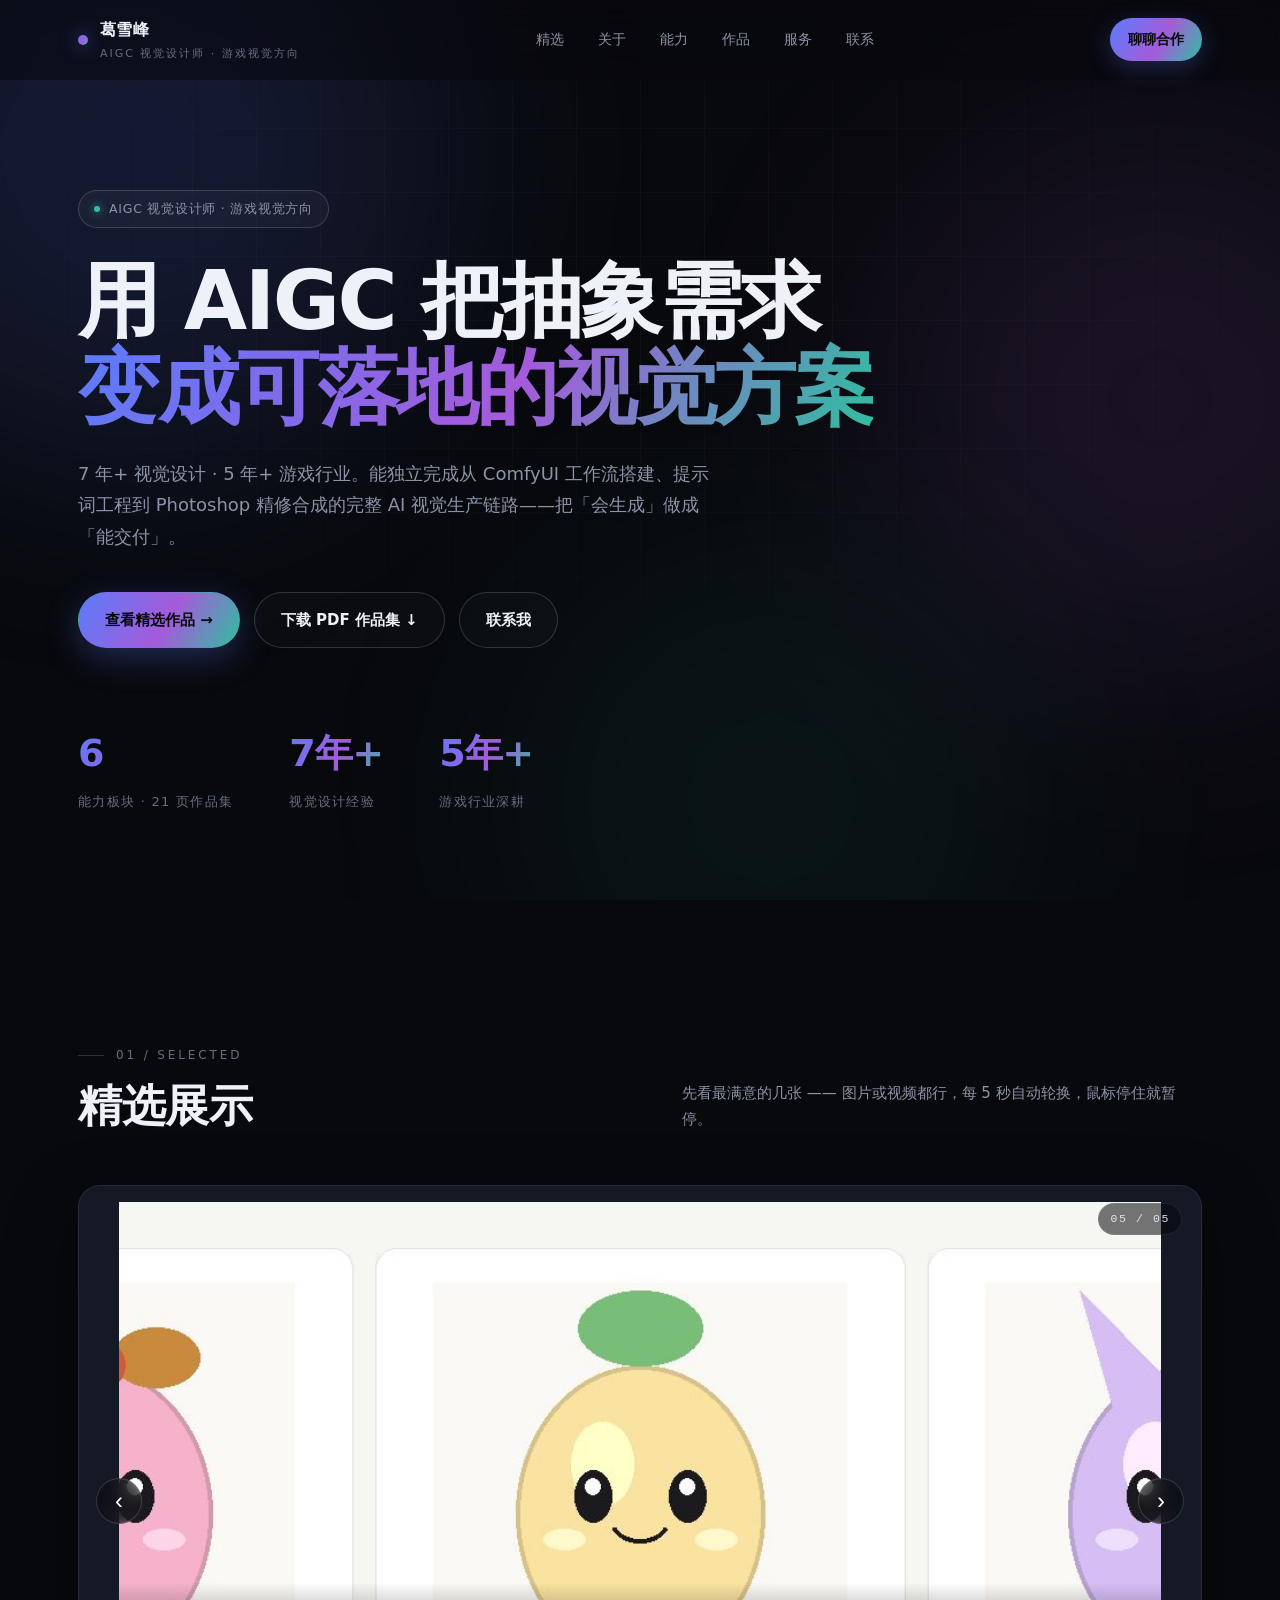
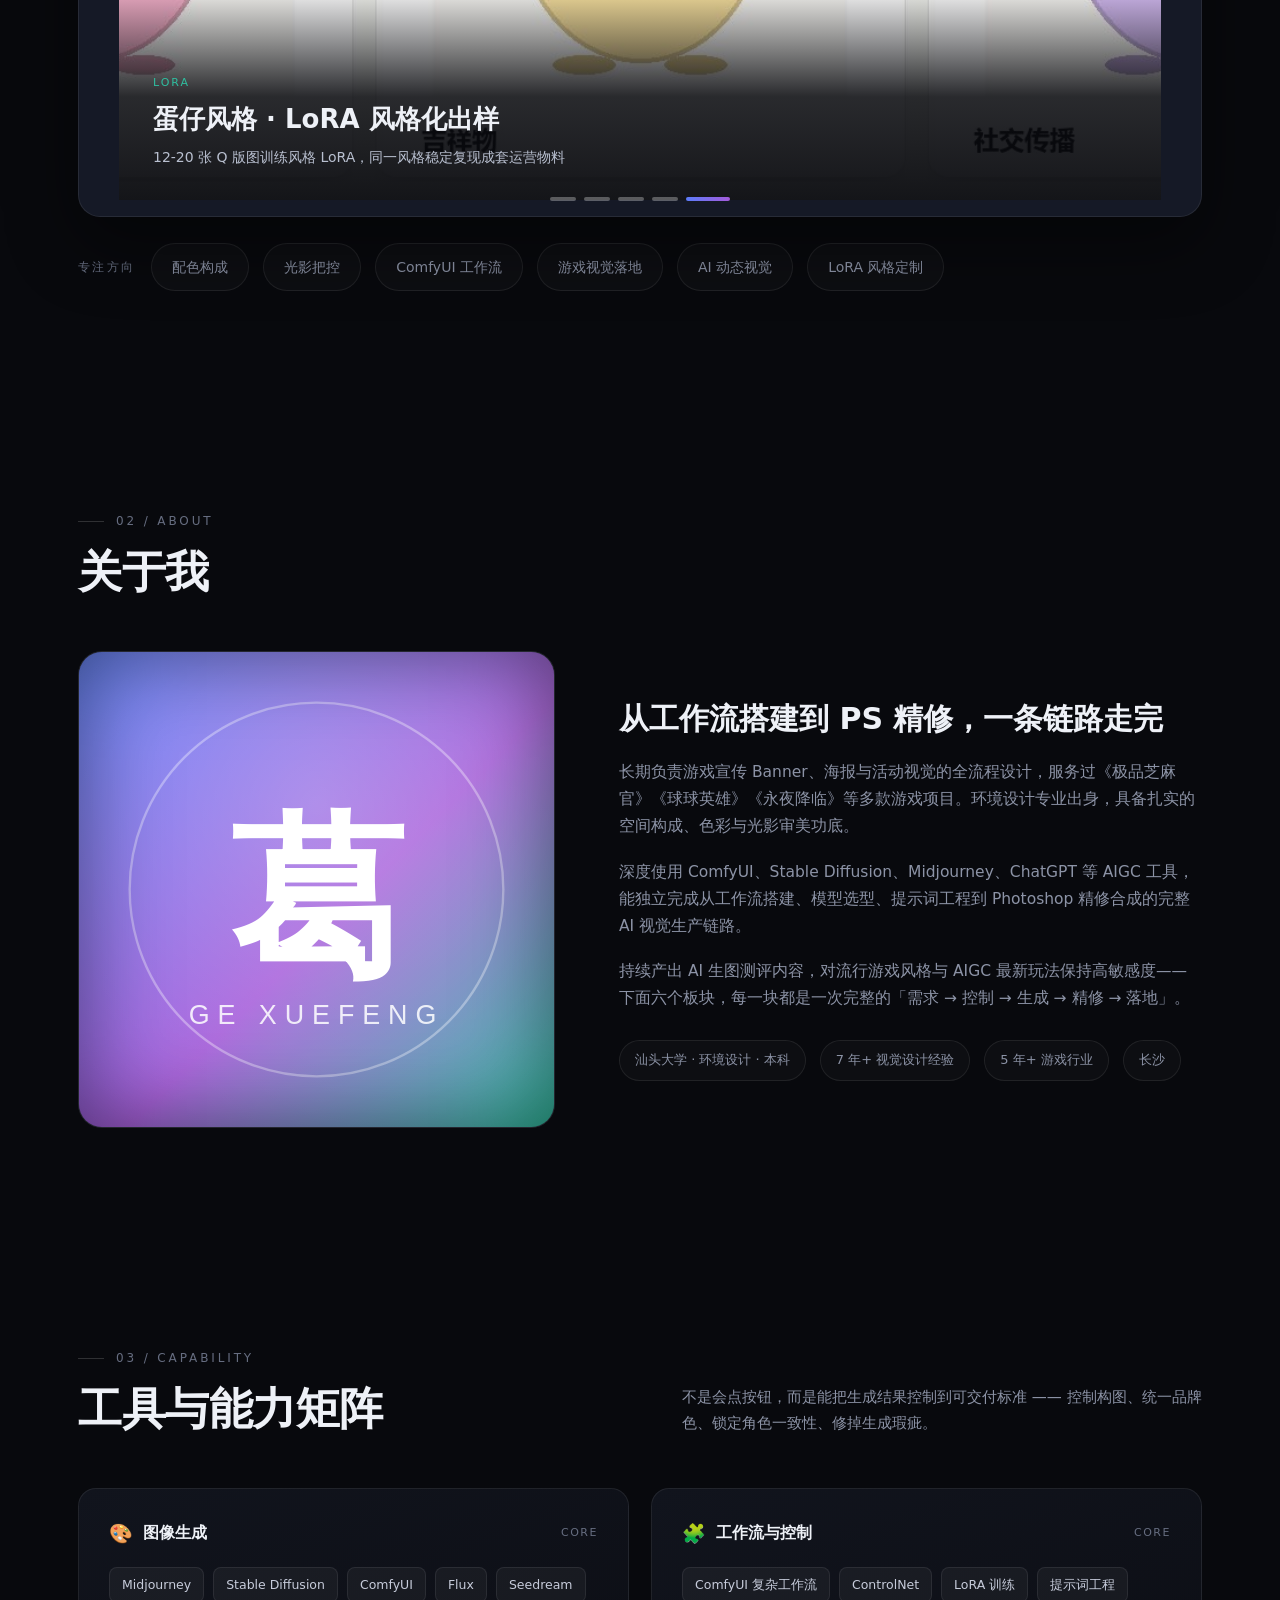
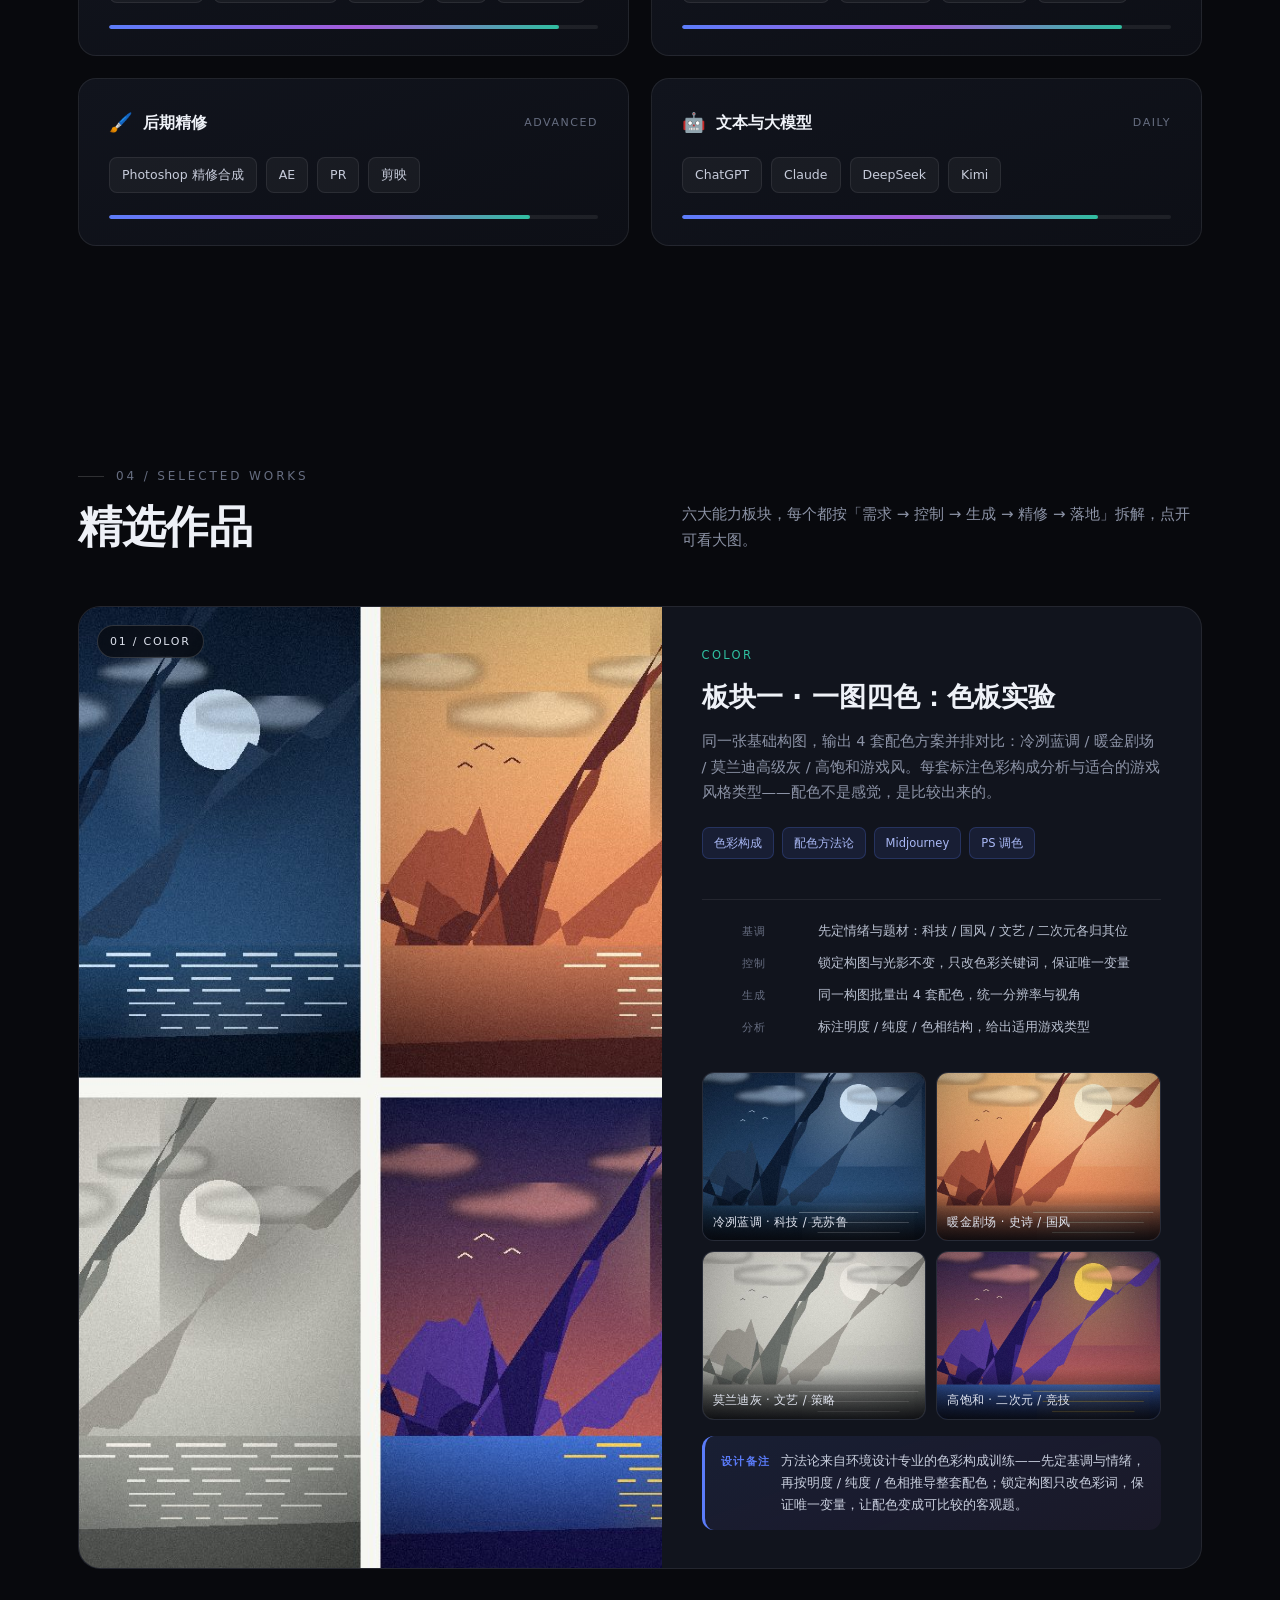
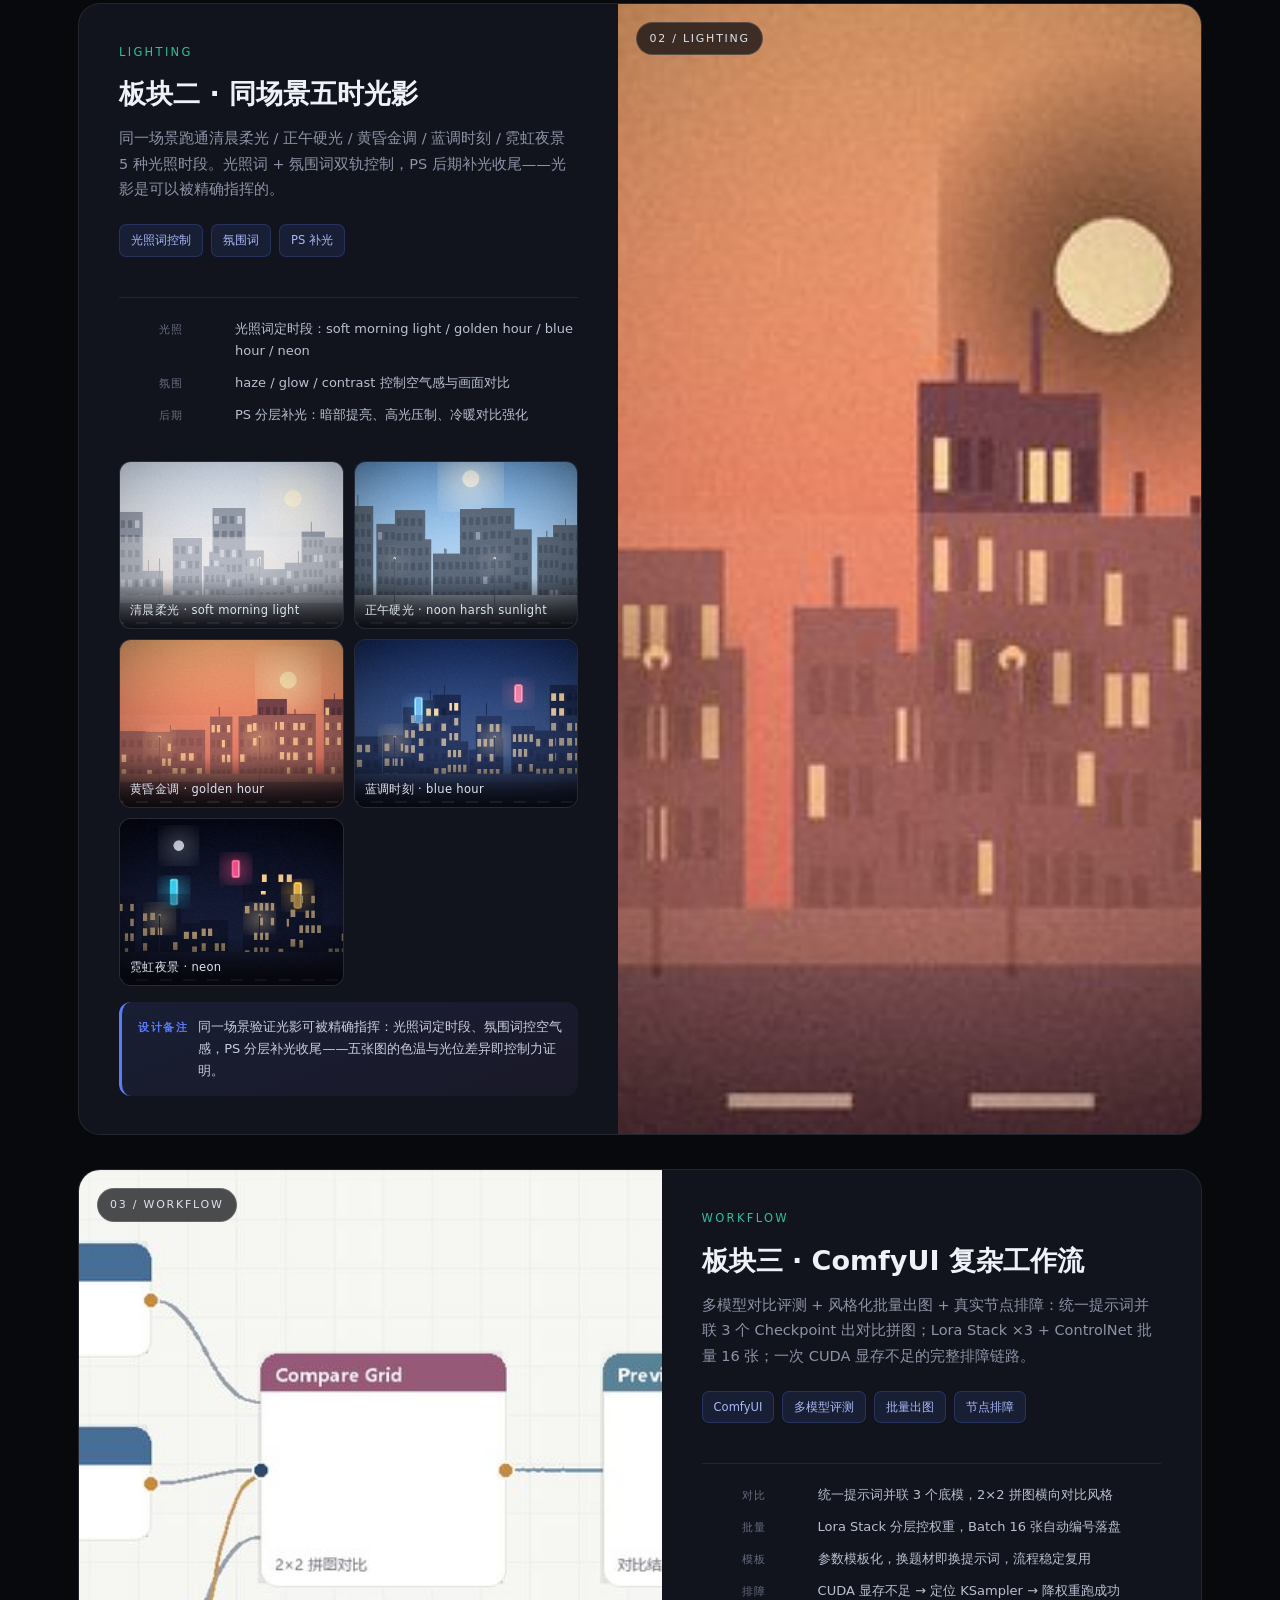
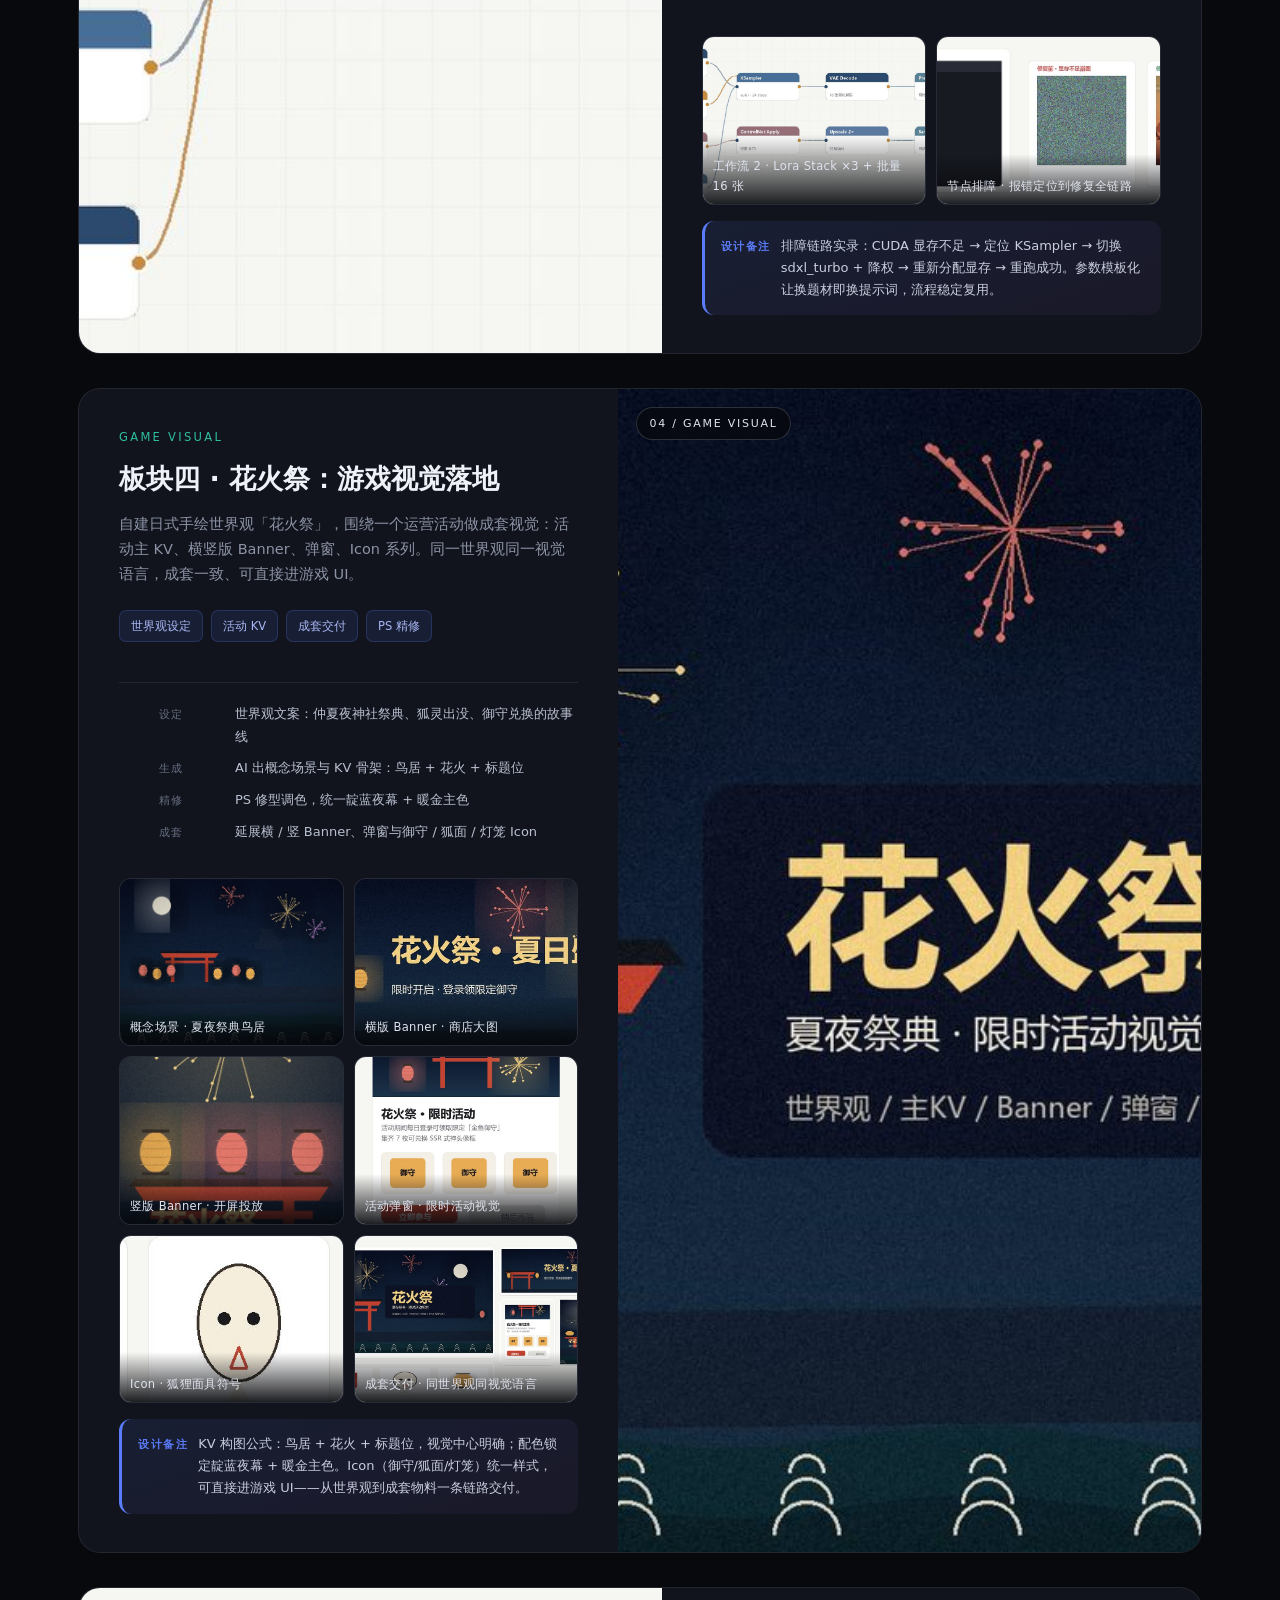
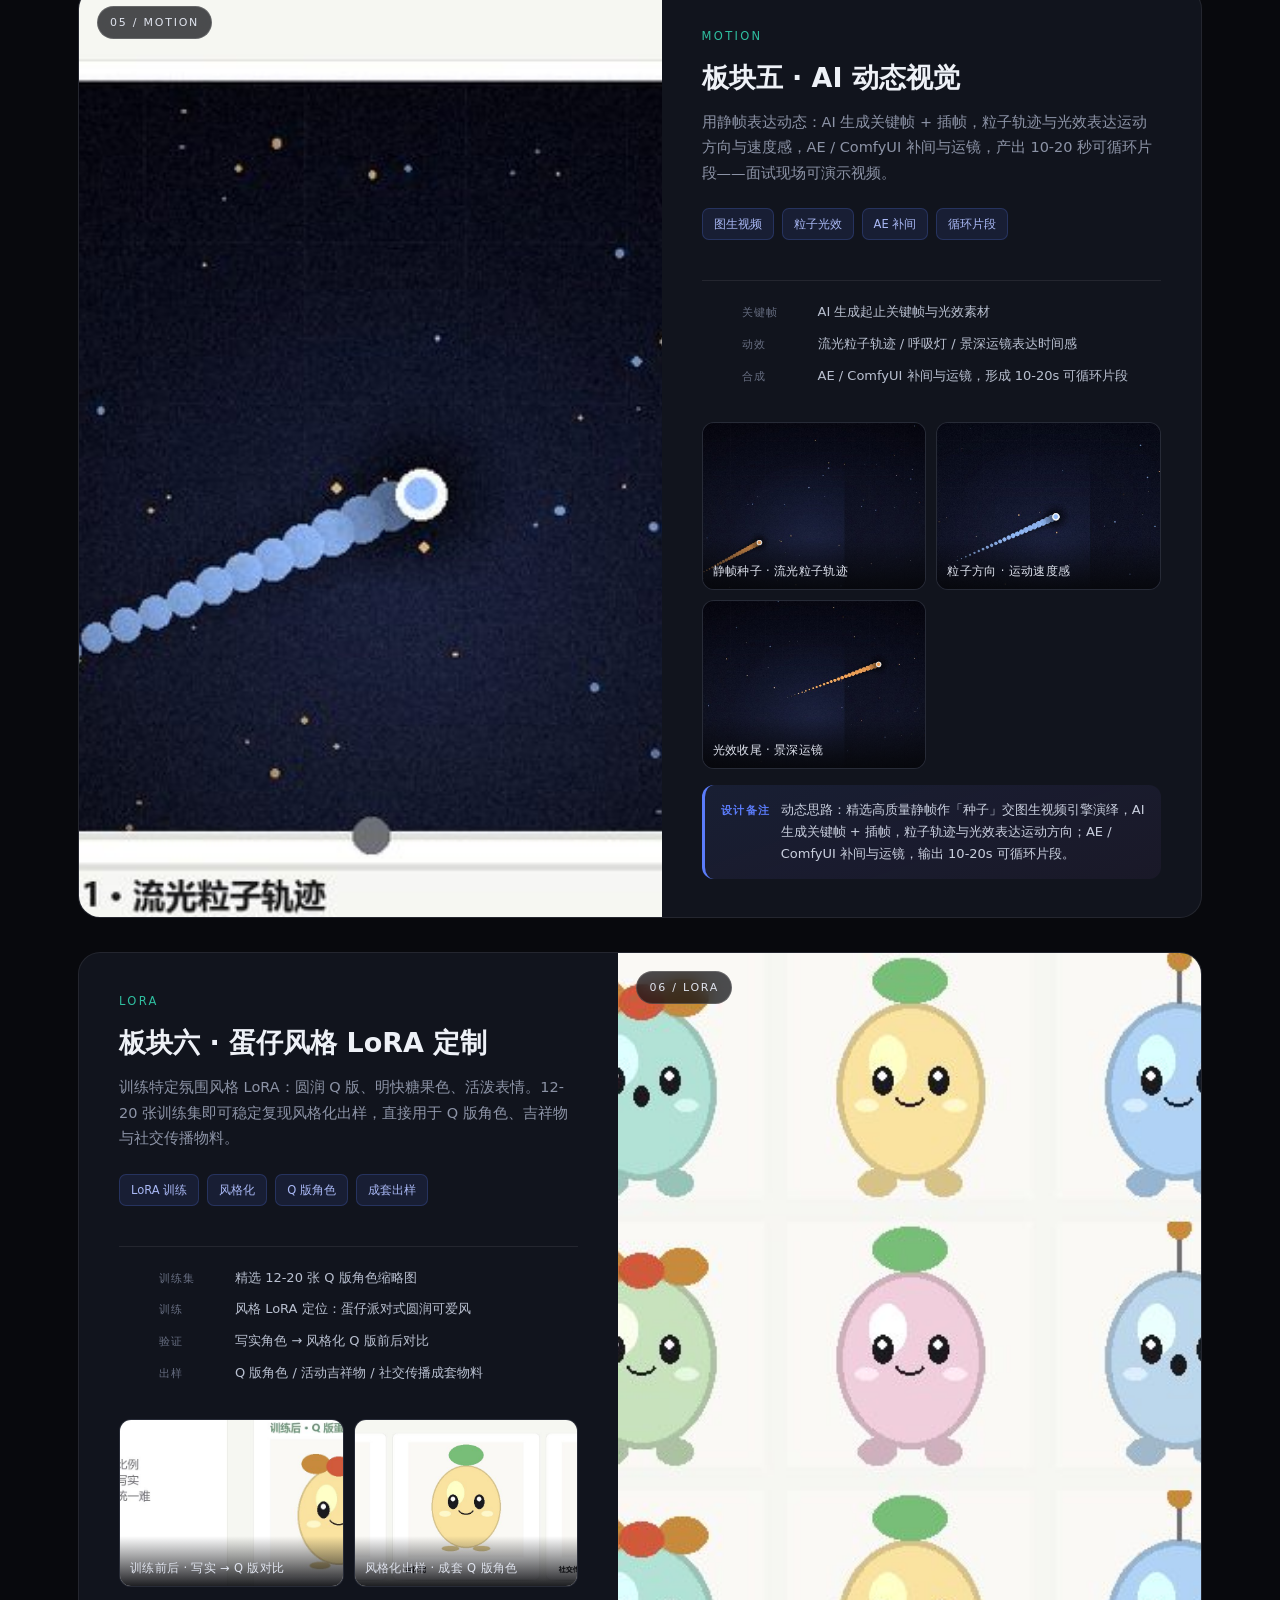
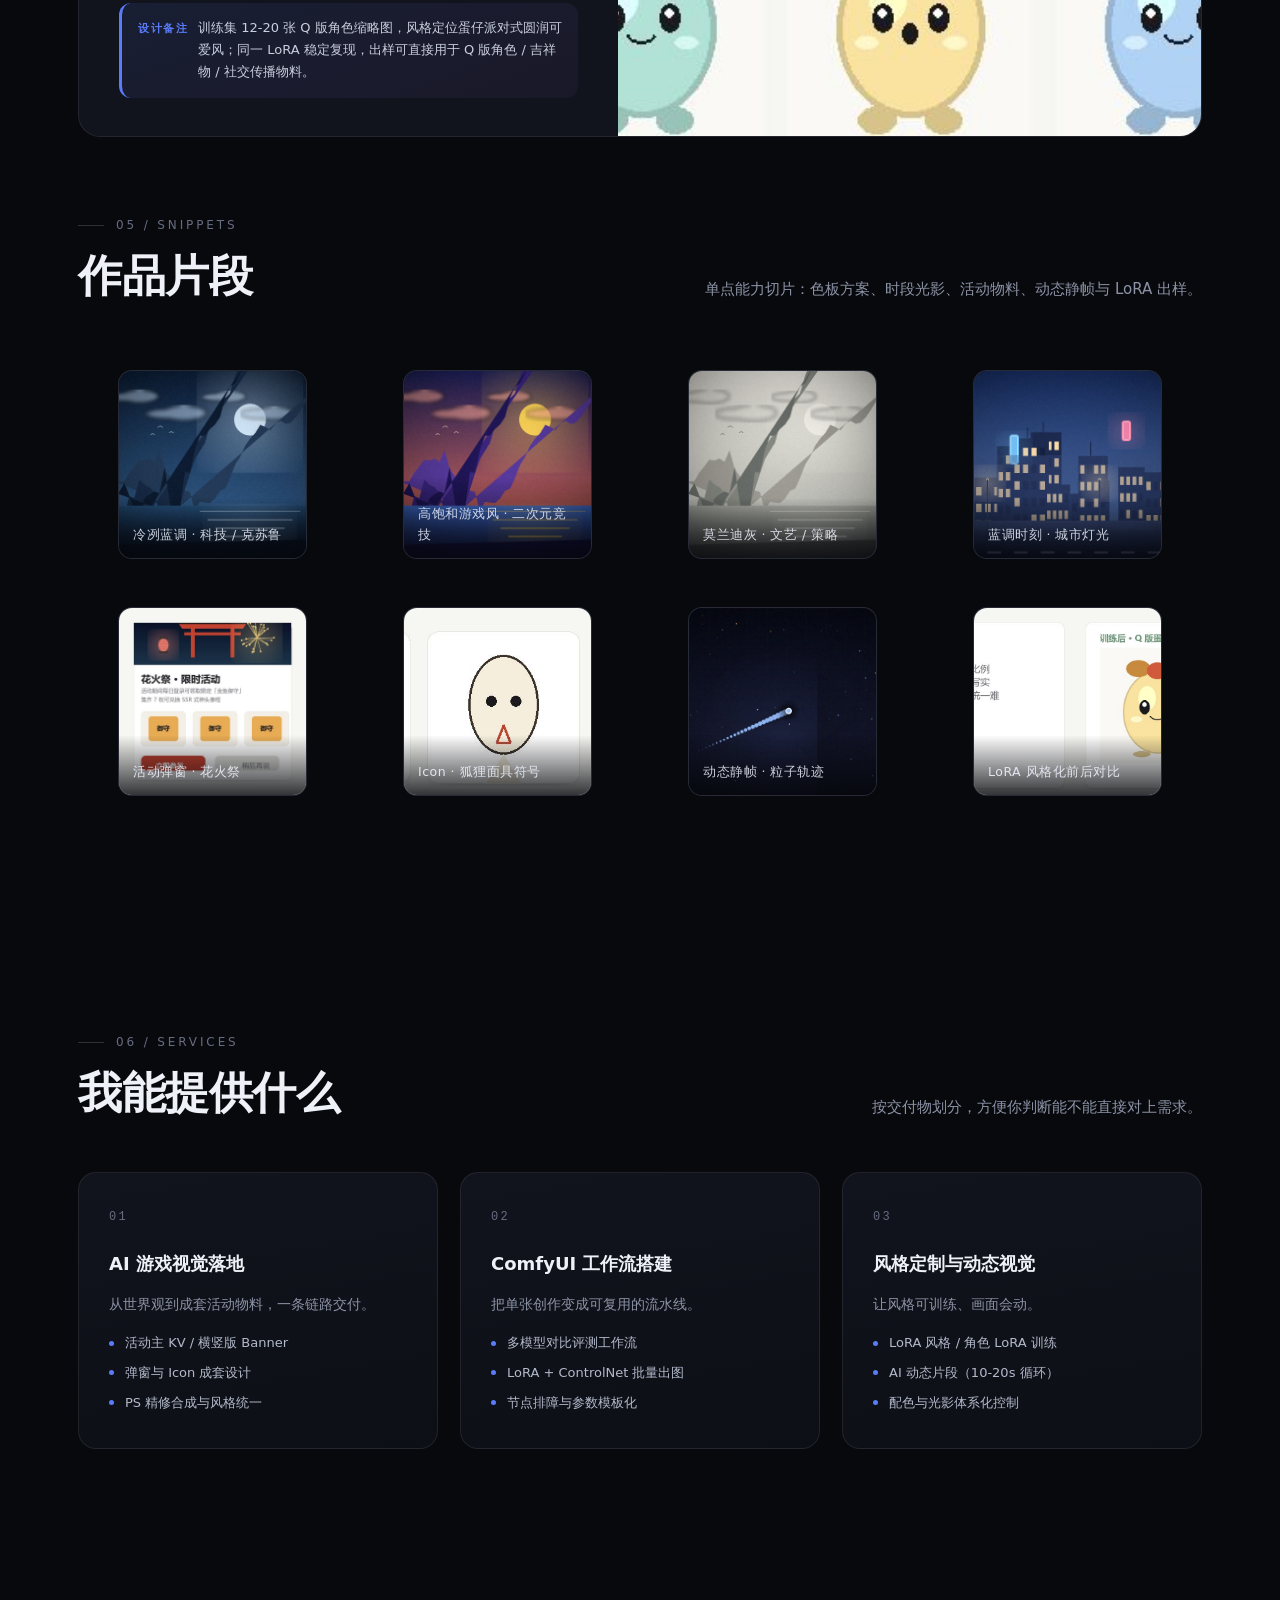
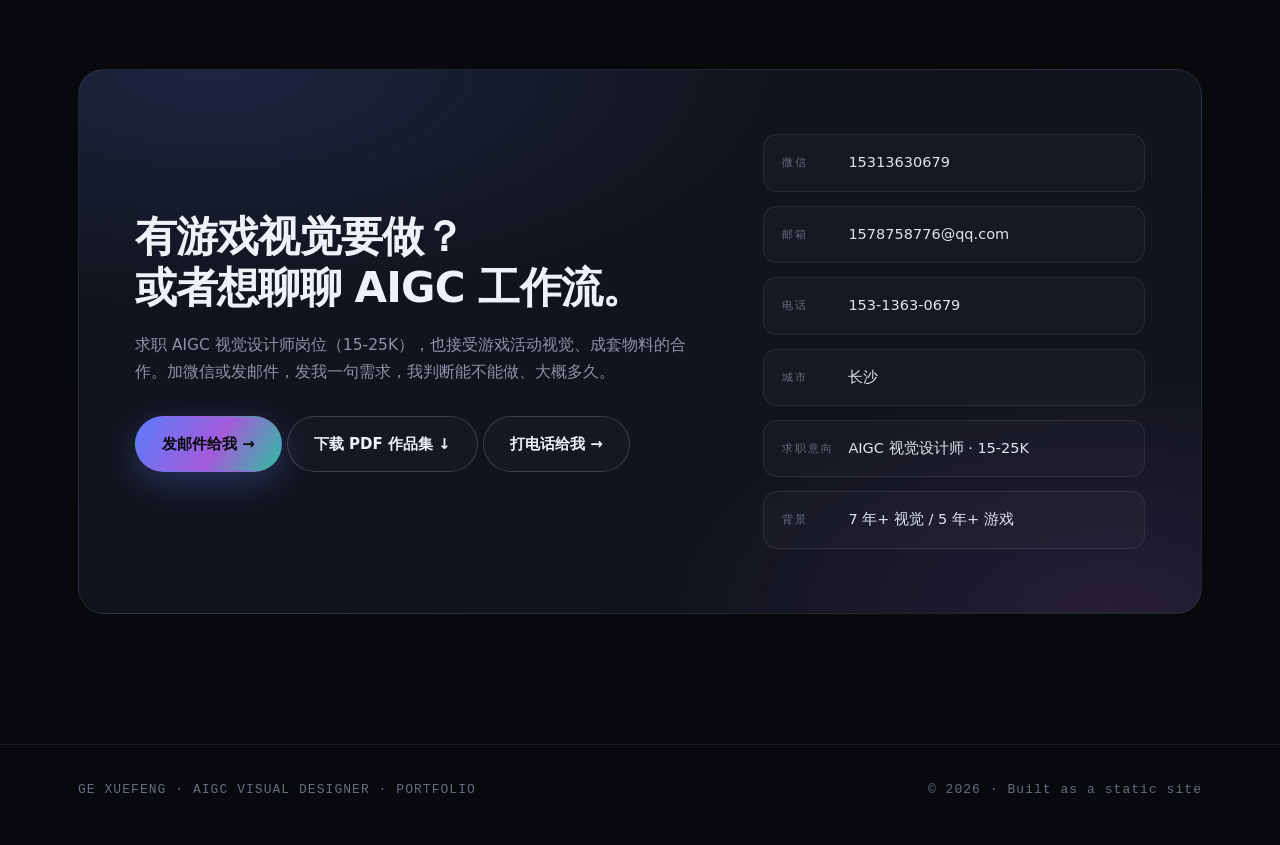
==== index.html @ d03bc4a0 "aigc-portfolio: initial static site (6 capability blocks, hero/carousel/lightbox, PDF download, cont" ====
<!DOCTYPE html>
<html lang="zh-CN">
<head>
<meta charset="UTF-8">
<meta name="viewport" content="width=device-width, initial-scale=1">
<title>葛雪峰 · AIGC 视觉设计师 · 作品集</title>
<meta name="description" content="葛雪峰 · AIGC 视觉设计师作品集（游戏视觉方向）：配色构成、光影把控、ComfyUI 工作流、游戏视觉落地、AI 动态视觉与 LoRA 风格定制六大能力板块。">
<meta property="og:title" content="葛雪峰 · AIGC 视觉设计师 · 作品集">
<meta property="og:description" content="配色 / 光影 / ComfyUI 工作流 / 游戏视觉落地 / 动态视觉 / LoRA 定制">
<link rel="icon" href="data:image/svg+xml,<svg xmlns='http://www.w3.org/2000/svg' viewBox='0 0 100 100'><defs><linearGradient id='g' x1='0' y1='0' x2='1' y2='1'><stop offset='0' stop-color='%235b7cfa'/><stop offset='1' stop-color='%23a45bda'/></linearGradient></defs><circle cx='50' cy='50' r='42' fill='url(%23g)'/></svg>">
<link rel="stylesheet" href="assets/styles.css">
</head>
<body>

<!-- 背景光斑 -->
<div class="glow" aria-hidden="true">
  <span class="g1"></span><span class="g2"></span><span class="g3"></span>
</div>

<!-- 导航 -->
<header class="nav" id="nav">
  <div class="nav-inner">
    <a class="brand" href="#top">
      <span class="dot"></span>
      <span>
        <span id="brandName">葛雪峰</span>
        <small id="brandSub">AIGC 视觉设计师</small>
      </span>
    </a>
    <nav class="nav-links" id="navLinks">
      <a href="#showcase">精选</a>
      <a href="#about">关于</a>
      <a href="#tools">能力</a>
      <a href="#works">作品</a>
      <a href="#capability">服务</a>
      <a href="#contact">联系</a>
    </nav>
    <a class="nav-cta" href="#contact">聊聊合作</a>
    <button class="nav-toggle" id="navToggle" aria-label="打开菜单">☰</button>
  </div>
</header>

<main class="wrap">

  <!-- HERO -->
  <section class="hero" id="top">
    <div class="container">
      <div class="hero-tag"><i></i><span id="heroRole">AIGC 视觉设计师</span></div>
      <h1 id="heroTitle">用 AIGC 把抽象需求<br><span class="grad">变成可落地的视觉方案</span></h1>
      <p class="hero-sub" id="heroSub"></p>
      <div class="hero-actions">
        <a class="btn btn-primary" href="#works">查看精选作品 →</a>
        <a class="btn btn-ghost" href="assets/GeXuefeng_AIGC_Portfolio.pdf" download>下载 PDF 作品集 ↓</a>
        <a class="btn btn-ghost" href="#contact">联系我</a>
      </div>
      <div class="hero-stats" id="heroStats"></div>
    </div>
  </section>


  <!-- SHOWCASE：首屏精选轮播（图片 / 视频） -->
  <section id="showcase">
    <div class="container">
      <div class="sec-head reveal">
        <div>
          <div class="sec-label">01 / Selected</div>
          <h2 class="sec-title">精选展示</h2>
        </div>
        <p class="sec-desc">先看最满意的几张 —— 图片或视频都行，每 5 秒自动轮换，鼠标停住就暂停。</p>
      </div>

      <div class="carousel reveal" id="carousel">
        <div class="stage" id="stage" role="region" aria-label="精选作品轮播" tabindex="0"></div>
        <button class="car-btn prev" id="carPrev" type="button" aria-label="上一个">‹</button>
        <button class="car-btn next" id="carNext" type="button" aria-label="下一个">›</button>
        <div class="car-count mono" id="carCount"></div>
        <div class="car-dots" id="carDots" role="tablist" aria-label="轮播导航"></div>
      </div>

      <div class="focus-row reveal">
        <span class="focus-label">专注方向</span>
        <div class="focus-tags" id="focusTags"></div>
      </div>
    </div>
  </section>

  <!-- ABOUT -->
  <section id="about">
    <div class="container">
      <div class="sec-head reveal">
        <div>
          <div class="sec-label">02 / About</div>
          <h2 class="sec-title">关于我</h2>
        </div>
      </div>
      <div class="about-grid">
        <div class="about-photo reveal">
          <img id="aboutAvatar" src="assets/img/avatar.svg" alt="头像">
        </div>
        <div class="about-text reveal">
          <h3 id="aboutTitle"></h3>
          <div id="aboutText"></div>
          <div class="about-meta" id="aboutMeta"></div>
        </div>
      </div>

    </div>
  </section>

  <!-- TOOLS -->
  <section id="tools">
    <div class="container">
      <div class="sec-head reveal">
        <div>
          <div class="sec-label">03 / Capability</div>
          <h2 class="sec-title">工具与能力矩阵</h2>
        </div>
        <p class="sec-desc">不是会点按钮，而是能把生成结果控制到可交付标准 —— 控制构图、统一品牌色、锁定角色一致性、修掉生成瑕疵。</p>
      </div>
      <div class="tools-grid" id="toolsGrid"></div>
    </div>
  </section>

  <!-- WORKS -->
  <section id="works">
    <div class="container">
      <div class="sec-head reveal">
        <div>
          <div class="sec-label">04 / Selected Works</div>
          <h2 class="sec-title">精选作品</h2>
        </div>
        <p class="sec-desc">六大能力板块，每个都按「需求 → 控制 → 生成 → 精修 → 落地」拆解，点开可看大图。</p>
      </div>
      <div class="works-list" id="worksList"></div>

      <div style="margin-top:78px">
        <div class="sec-head reveal">
          <div>
            <div class="sec-label">05 / Snippets</div>
            <h2 class="sec-title">作品片段</h2>
          </div>
          <p class="sec-desc">单点能力切片：色板方案、时段光影、活动物料、动态静帧与 LoRA 出样。</p>
        </div>
        <div class="snip-grid" id="snipGrid"></div>
      </div>
    </div>
  </section>

  <!-- SERVICES -->
  <section id="capability">
    <div class="container">
      <div class="sec-head reveal">
        <div>
          <div class="sec-label">06 / Services</div>
          <h2 class="sec-title">我能提供什么</h2>
        </div>
        <p class="sec-desc">按交付物划分，方便你判断能不能直接对上需求。</p>
      </div>
      <div class="svc-grid" id="svcGrid"></div>
    </div>
  </section>

  <!-- CONTACT -->
  <section id="contact" style="padding-bottom:130px">
    <div class="container">
      <div class="contact reveal">
        <div>
          <h2 id="contactTitle"></h2>
          <p id="contactDesc"></p>
          <a class="btn btn-primary" href="mailto:1578758776@qq.com">发邮件给我 →</a>
          <a class="btn btn-ghost" href="assets/GeXuefeng_AIGC_Portfolio.pdf" download>下载 PDF 作品集 ↓</a>
          <a class="btn btn-ghost" href="tel:15313630679">打电话给我 →</a>
        </div>
        <div class="contact-list" id="contactList"></div>
      </div>
    </div>
  </section>
</main>

<footer>
  <div class="container foot-inner">
    <span class="mono" id="footNote">AIGC PORTFOLIO</span>
    <span class="mono">© <span id="footYear">2026</span> · Built as a static site</span>
  </div>
</footer>

<!-- 灯箱 -->
<div class="lightbox" id="lightbox" role="dialog" aria-modal="true" aria-label="查看大图">
  <span class="close" aria-hidden="true">×</span>
  <img src="" alt="">
</div>

<script src="assets/data.js"></script>
<script src="assets/main.js" defer></script>
</body>
</html>
---- assets/styles.css ----
/* ===== AIGC 作品集 · 样式 ===== */
:root{
  --bg:#08090d;
  --bg-soft:#0d0f16;
  --panel:#11141d;
  --panel-2:#151926;
  --line:rgba(255,255,255,.08);
  --line-strong:rgba(255,255,255,.16);
  --text:#eef1f7;
  --muted:#8c93a6;
  --muted-2:#666d80;
  --accent:#5b7cfa;
  --accent-2:#a45bda;
  --accent-3:#2fbfa0;
  --grad:linear-gradient(120deg,#5b7cfa 0%,#a45bda 55%,#2fbfa0 100%);
  --radius:18px;
  --radius-sm:12px;
  --max:1180px;
  --ease:cubic-bezier(.22,.61,.36,1);
}
*{box-sizing:border-box}
html{scroll-behavior:smooth}
body{
  margin:0;background:var(--bg);color:var(--text);
  font-family:"PingFang SC","Hiragino Sans GB","Microsoft YaHei","Noto Sans SC",system-ui,-apple-system,sans-serif;
  line-height:1.75;-webkit-font-smoothing:antialiased;overflow-x:hidden;
}
img{max-width:100%;display:block}
a{color:inherit;text-decoration:none}
::selection{background:rgba(91,124,250,.35)}
.mono{font-family:ui-monospace,SFMono-Regular,Menlo,Consolas,monospace}

/* 背景光斑 */
.glow{position:fixed;inset:0;pointer-events:none;z-index:0;overflow:hidden}
.glow span{position:absolute;border-radius:50%;filter:blur(120px);opacity:.5}
.glow .g1{width:620px;height:620px;left:-180px;top:-160px;background:rgba(91,124,250,.30)}
.glow .g2{width:560px;height:560px;right:-160px;top:120px;background:rgba(164,91,218,.24)}
.glow .g3{width:520px;height:520px;left:40%;top:60%;background:rgba(47,191,160,.14)}

/* 导航 */
.nav{
  position:fixed;top:0;left:0;right:0;z-index:50;
  backdrop-filter:blur(18px);-webkit-backdrop-filter:blur(18px);
  background:rgba(8,9,13,.55);border-bottom:1px solid transparent;
  transition:border-color .3s var(--ease),background .3s var(--ease);
}
.nav.scrolled{border-bottom-color:var(--line);background:rgba(8,9,13,.82)}
.nav-inner{
  max-width:var(--max);margin:0 auto;padding:16px 28px;
  display:flex;align-items:center;justify-content:space-between;gap:24px;
}
.brand{display:flex;align-items:center;gap:12px;font-weight:700;letter-spacing:.02em}
.brand .dot{width:10px;height:10px;border-radius:50%;background:var(--grad);box-shadow:0 0 18px rgba(91,124,250,.8)}
.brand small{display:block;font-weight:400;font-size:11px;color:var(--muted-2);letter-spacing:.18em;text-transform:uppercase}
.nav-links{display:flex;align-items:center;gap:6px}
.nav-links a{
  padding:8px 14px;border-radius:999px;font-size:14px;color:var(--muted);
  transition:color .25s var(--ease),background .25s var(--ease);
}
.nav-links a:hover,.nav-links a.active{color:var(--text);background:rgba(255,255,255,.06)}
.nav-cta{
  padding:9px 18px;border-radius:999px;font-size:14px;font-weight:600;
  background:var(--grad);color:#08090d;transition:transform .25s var(--ease),box-shadow .25s var(--ease);
  box-shadow:0 6px 24px rgba(91,124,250,.28);
}
.nav-cta:hover{transform:translateY(-1px);box-shadow:0 10px 32px rgba(91,124,250,.42)}
.nav-toggle{display:none;background:none;border:1px solid var(--line);color:var(--text);border-radius:10px;padding:8px 10px;cursor:pointer}

/* 布局 */
.wrap{position:relative;z-index:1}
.container{max-width:var(--max);margin:0 auto;padding:0 28px}
section{padding:110px 0;position:relative}
.sec-head{display:flex;align-items:flex-end;justify-content:space-between;gap:24px;margin-bottom:52px;flex-wrap:wrap}
.sec-label{display:flex;align-items:center;gap:12px;font-size:12px;letter-spacing:.24em;text-transform:uppercase;color:var(--muted-2);margin-bottom:14px}
.sec-label::before{content:"";width:26px;height:1px;background:var(--line-strong)}
h2.sec-title{font-size:clamp(28px,3.6vw,44px);line-height:1.2;margin:0;font-weight:700;letter-spacing:-.01em}
.sec-desc{color:var(--muted);max-width:520px;font-size:15px;margin:0}

/* HERO */
.hero{padding:190px 0 120px;position:relative;overflow:hidden}
.hero::after{
  content:"";position:absolute;inset:0;z-index:0;pointer-events:none;
  background-image:linear-gradient(rgba(255,255,255,.028) 1px,transparent 1px),linear-gradient(90deg,rgba(255,255,255,.028) 1px,transparent 1px);
  background-size:64px 64px;
  mask-image:radial-gradient(ellipse 80% 60% at 50% 30%,#000 20%,transparent 78%);
  -webkit-mask-image:radial-gradient(ellipse 80% 60% at 50% 30%,#000 20%,transparent 78%);
}
.hero .container{position:relative;z-index:2}
.hero-tag{
  display:inline-flex;align-items:center;gap:9px;padding:7px 15px;border-radius:999px;
  border:1px solid var(--line-strong);background:rgba(255,255,255,.03);
  font-size:12.5px;color:var(--muted);letter-spacing:.06em;margin-bottom:30px;
}
.hero-tag i{width:6px;height:6px;border-radius:50%;background:var(--accent-3);box-shadow:0 0 10px var(--accent-3);font-style:normal}
.hero h1{
  font-size:clamp(38px,6.6vw,82px);line-height:1.06;margin:0 0 26px;
  font-weight:800;letter-spacing:-.03em;
}
.hero h1 .grad{background:var(--grad);-webkit-background-clip:text;background-clip:text;color:transparent}
.hero-sub{font-size:clamp(15px,1.6vw,18px);color:var(--muted);max-width:640px;margin:0 0 40px}
.hero-actions{display:flex;gap:14px;flex-wrap:wrap;align-items:center}
.btn{
  display:inline-flex;align-items:center;gap:9px;padding:14px 26px;border-radius:999px;
  font-size:15px;font-weight:600;transition:all .28s var(--ease);border:1px solid transparent;cursor:pointer;
}
.btn-primary{background:var(--grad);color:#08090d;box-shadow:0 10px 34px rgba(91,124,250,.3)}
.btn-primary:hover{transform:translateY(-2px);box-shadow:0 16px 44px rgba(91,124,250,.44)}
.btn-ghost{border-color:var(--line-strong);color:var(--text);background:rgba(255,255,255,.02)}
.btn-ghost:hover{background:rgba(255,255,255,.07);border-color:rgba(255,255,255,.28)}
.hero-stats{display:flex;gap:56px;margin-top:72px;flex-wrap:wrap}
.stat b{display:block;font-size:clamp(26px,3vw,38px);font-weight:800;letter-spacing:-.02em;background:var(--grad);-webkit-background-clip:text;background-clip:text;color:transparent}
.stat span{font-size:13px;color:var(--muted-2);letter-spacing:.1em}

/* ABOUT */
.about-grid{display:grid;grid-template-columns:0.9fr 1.1fr;gap:64px;align-items:center}
.about-photo{
  border-radius:24px;overflow:hidden;border:1px solid var(--line);
  background:var(--panel);aspect-ratio:1/1;position:relative;
}
.about-photo img{width:100%;height:100%;object-fit:cover}
.about-photo::after{content:"";position:absolute;inset:0;box-shadow:inset 0 0 90px rgba(0,0,0,.5);pointer-events:none}
.about-text h3{font-size:clamp(22px,2.4vw,30px);margin:0 0 20px;line-height:1.35;font-weight:700}
.about-text p{color:var(--muted);margin:0 0 18px;font-size:15.5px}
.about-meta{display:flex;gap:14px;flex-wrap:wrap;margin-top:28px}
.chip{
  display:inline-flex;align-items:center;gap:7px;padding:8px 15px;border-radius:999px;
  border:1px solid var(--line);background:rgba(255,255,255,.025);font-size:13px;color:var(--muted);
  transition:all .25s var(--ease);
}
.chip:hover{border-color:rgba(91,124,250,.5);color:var(--text);background:rgba(91,124,250,.08)}

/* FOCUS */
.focus-tags{display:flex;flex-wrap:wrap;gap:14px}
.focus-tags .chip{font-size:14px;padding:11px 20px}

/* TOOLS */
.tools-grid{display:grid;grid-template-columns:repeat(2,1fr);gap:22px}
.tool-card{
  border:1px solid var(--line);border-radius:var(--radius);background:linear-gradient(160deg,var(--panel),var(--bg-soft));
  padding:30px 30px 26px;transition:all .3s var(--ease);position:relative;overflow:hidden;
}
.tool-card::before{
  content:"";position:absolute;top:0;left:0;right:0;height:1px;
  background:linear-gradient(90deg,transparent,rgba(91,124,250,.6),transparent);opacity:0;transition:opacity .3s;
}
.tool-card:hover{border-color:var(--line-strong);transform:translateY(-3px);background:linear-gradient(160deg,var(--panel-2),var(--bg-soft))}
.tool-card:hover::before{opacity:1}
.tool-head{display:flex;align-items:center;justify-content:space-between;margin-bottom:20px}
.tool-head h4{margin:0;font-size:16px;display:flex;align-items:center;gap:10px;font-weight:600}
.tool-head .ico{font-size:19px;line-height:1}
.tool-head .lv{font-size:11px;color:var(--muted-2);letter-spacing:.14em;text-transform:uppercase}
.tool-list{display:flex;flex-wrap:wrap;gap:9px;margin-bottom:22px}
.tool-list span{
  font-size:12.5px;padding:6px 12px;border-radius:8px;
  background:rgba(255,255,255,.045);border:1px solid var(--line);color:#c7ccdb;
}
.bar{height:4px;border-radius:99px;background:rgba(255,255,255,.07);overflow:hidden}
.bar i{display:block;height:100%;border-radius:99px;background:var(--grad);width:0;transition:width 1.1s var(--ease)}

/* WORKS */
.works-list{display:flex;flex-direction:column;gap:34px}
.work{
  display:grid;grid-template-columns:1.08fr 1fr;gap:0;
  border:1px solid var(--line);border-radius:22px;overflow:hidden;background:var(--panel);
  transition:all .35s var(--ease);
}
.work:hover{border-color:var(--line-strong);transform:translateY(-4px);box-shadow:0 26px 60px rgba(0,0,0,.5)}
.work:nth-child(even){grid-template-columns:1fr 1.08fr}
.work:nth-child(even) .work-media{order:2}
.work-media{position:relative;overflow:hidden;min-height:320px;background:var(--panel-2)}
.work-media img{width:100%;height:100%;object-fit:cover;transition:transform .8s var(--ease)}
.work:hover .work-media img{transform:scale(1.045)}
.work-media .badge{
  position:absolute;top:18px;left:18px;padding:6px 12px;border-radius:999px;
  background:rgba(8,9,13,.72);backdrop-filter:blur(10px);border:1px solid var(--line-strong);
  font-size:11px;letter-spacing:.16em;color:#dfe3ee;
}
.work-body{padding:38px 40px;display:flex;flex-direction:column;justify-content:center}
.work-kicker{font-size:11.5px;letter-spacing:.2em;color:var(--accent-3);text-transform:uppercase;margin-bottom:14px}
.work-body h3{font-size:clamp(20px,2.2vw,27px);margin:0 0 14px;line-height:1.35;font-weight:700}
.work-body p{color:var(--muted);font-size:14.5px;margin:0 0 22px}
.work-tags{display:flex;flex-wrap:wrap;gap:8px;margin-bottom:24px}
.work-tags span{font-size:11.5px;padding:5px 11px;border-radius:7px;background:rgba(91,124,250,.1);border:1px solid rgba(91,124,250,.22);color:#a9b8f5}
.process{display:flex;flex-direction:column;gap:9px;border-top:1px solid var(--line);padding-top:20px}
.process li{display:flex;gap:12px;font-size:13px;color:var(--muted);list-style:none;align-items:baseline}
.process li b{color:var(--muted-2);font-weight:500;font-size:11px;letter-spacing:.1em;min-width:64px;font-family:ui-monospace,monospace}
.process li span{color:#b9c0d0}

/* SNIPPETS */
.snip-grid{display:grid;grid-template-columns:repeat(4,1fr);gap:16px}
.snip{
  position:relative;border-radius:14px;overflow:hidden;border:1px solid var(--line);
  aspect-ratio:1/1;background:var(--panel-2);cursor:pointer;
}
.snip img{width:100%;height:100%;object-fit:cover;transition:transform .6s var(--ease),filter .4s}
.snip:hover img{transform:scale(1.07)}
.snip .cap{
  position:absolute;left:0;right:0;bottom:0;padding:26px 14px 12px;
  background:linear-gradient(transparent,rgba(6,7,11,.9));
  font-size:12.5px;color:#dfe3ee;letter-spacing:.04em;
  opacity:.9;transition:opacity .3s;
}
.snip:hover .cap{opacity:1}

/* WORK GALLERY + NOTE（板块过程图与设计备注） */
.work-gallery{
  display:grid;grid-template-columns:repeat(2,1fr);gap:10px;
  margin-top:18px;
}
.work-gal-item{
  position:relative;margin:0;border-radius:12px;overflow:hidden;
  border:1px solid var(--line);background:var(--panel-2);cursor:zoom-in;
  aspect-ratio:4/3;
}
.work-gal-item img{
  width:100%;height:100%;object-fit:cover;display:block;
  transition:transform .6s var(--ease);
}
.work-gal-item:hover img{transform:scale(1.06)}
.work-gal-item figcaption{
  position:absolute;left:0;right:0;bottom:0;padding:22px 10px 8px;
  background:linear-gradient(transparent,rgba(6,7,11,.9));
  font-size:11.5px;color:#dfe3ee;letter-spacing:.03em;
}
.work-note{
  margin-top:16px;padding:14px 16px;border-radius:12px;
  border-left:3px solid var(--accent);
  background:linear-gradient(160deg,rgba(91,124,250,.10),rgba(164,91,218,.06));
  display:flex;gap:10px;align-items:flex-start;
}
.work-note b{
  flex:none;font-size:11px;letter-spacing:.14em;color:var(--accent);
  padding-top:2px;white-space:nowrap;
}
.work-note span{font-size:13px;line-height:1.7;color:#c9cfde}
@media (max-width:760px){
  .work-gallery{grid-template-columns:repeat(2,1fr);gap:8px}
  .work-gal-item figcaption{font-size:10.5px;padding:18px 8px 6px}
}

/* SERVICES */
.svc-grid{display:grid;grid-template-columns:repeat(3,1fr);gap:22px}
.svc{
  border:1px solid var(--line);border-radius:var(--radius);padding:34px 30px;
  background:linear-gradient(170deg,var(--panel),var(--bg-soft));
  transition:all .3s var(--ease);
}
.svc:hover{border-color:rgba(91,124,250,.4);transform:translateY(-4px);box-shadow:0 20px 50px rgba(0,0,0,.42)}
.svc .num{font-size:12px;color:var(--muted-2);letter-spacing:.2em;font-family:ui-monospace,monospace;margin-bottom:20px}
.svc h4{margin:0 0 12px;font-size:18px;font-weight:650}
.svc p{margin:0;color:var(--muted);font-size:14px}
.svc ul{margin:16px 0 0;padding:0;list-style:none;display:flex;flex-direction:column;gap:7px}
.svc li{font-size:13px;color:#b3bacb;padding-left:16px;position:relative}
.svc li::before{content:"";position:absolute;left:0;top:.66em;width:5px;height:5px;border-radius:50%;background:var(--accent)}

/* CONTACT */
.contact{
  border:1px solid var(--line);border-radius:26px;padding:64px 56px;
  background:
    radial-gradient(900px 380px at 12% 0%,rgba(91,124,250,.16),transparent 62%),
    radial-gradient(700px 380px at 92% 100%,rgba(164,91,218,.14),transparent 62%),
    var(--panel);
  display:grid;grid-template-columns:1.2fr .8fr;gap:56px;align-items:center;
}
.contact h2{font-size:clamp(26px,3.4vw,42px);margin:0 0 18px;line-height:1.22;font-weight:750;letter-spacing:-.02em}
.contact p{color:var(--muted);margin:0 0 30px;font-size:15.5px}
.contact-list{display:flex;flex-direction:column;gap:14px}
.contact-item{
  display:flex;align-items:center;gap:14px;padding:15px 18px;border-radius:14px;
  border:1px solid var(--line);background:rgba(255,255,255,.025);transition:all .25s var(--ease);
}
.contact-item:hover{border-color:rgba(91,124,250,.45);background:rgba(91,124,250,.07);transform:translateX(3px)}
.contact-item .k{font-size:11px;letter-spacing:.16em;color:var(--muted-2);text-transform:uppercase;min-width:52px}
.contact-item .v{font-size:14.5px;color:#dfe3ee}

/* FOOTER */
footer{border-top:1px solid var(--line);padding:34px 0 44px;color:var(--muted-2);font-size:13px}
.foot-inner{display:flex;justify-content:space-between;gap:18px;flex-wrap:wrap;align-items:center}
.foot-inner .mono{letter-spacing:.08em}

/* 滚动渐显 */
/* 渐进增强：默认全部可见；仅在 html.anim 时启用滚动渐显，避免 IO 失效导致整页空白 */
.reveal{opacity:1;transform:none}
.anim .reveal{opacity:0;transform:translateY(26px);transition:opacity .8s var(--ease),transform .8s var(--ease)}
.anim .reveal.in{opacity:1;transform:none}

/* 灯箱 */
.lightbox{
  position:fixed;inset:0;z-index:100;background:rgba(4,5,8,.94);
  display:none;align-items:center;justify-content:center;padding:40px;cursor:zoom-out;
  backdrop-filter:blur(8px);
}
.lightbox.open{display:flex}
.lightbox img{max-width:min(1100px,92vw);max-height:88vh;border-radius:14px;border:1px solid var(--line-strong);box-shadow:0 30px 90px rgba(0,0,0,.7)}
.lightbox .close{position:absolute;top:26px;right:30px;font-size:26px;color:#fff;opacity:.7;cursor:pointer;line-height:1}
.lightbox .close:hover{opacity:1}

/* 响应式 */
@media (max-width:980px){
  .about-grid{grid-template-columns:1fr;gap:38px}
  .about-photo{max-width:420px}
  .tools-grid{grid-template-columns:1fr}
  .work,.work:nth-child(even){grid-template-columns:1fr}
  .work:nth-child(even) .work-media{order:0}
  .work-media{min-height:260px;aspect-ratio:16/10}
  .snip-grid{grid-template-columns:repeat(2,1fr)}
  .svc-grid{grid-template-columns:1fr}
  .contact{grid-template-columns:1fr;gap:38px;padding:44px 30px}
  section{padding:82px 0}
  .hero{padding:150px 0 90px}
  .hero-stats{gap:34px;margin-top:56px}
}
@media (max-width:720px){
  .container{padding:0 20px}
  .nav-inner{padding:14px 20px}
  .nav-links{
    position:fixed;top:64px;left:16px;right:16px;flex-direction:column;align-items:stretch;
    background:rgba(11,13,19,.97);border:1px solid var(--line);border-radius:16px;padding:12px;
    display:none;box-shadow:0 24px 60px rgba(0,0,0,.6);
  }
  .nav-links.open{display:flex}
  .nav-links a{padding:12px 14px}
  .nav-toggle{display:block}
  .work-body{padding:28px 24px}
  .hero h1{letter-spacing:-.02em}
}
@media (prefers-reduced-motion:reduce){
  *{animation:none!important;transition:none!important}
  .reveal{opacity:1;transform:none}
}

/* QA / 截图用：?noanim 强制无动画 */
.noanim .reveal,.noanim .reveal.in{opacity:1!important;transform:none!important;transition:none!important}
.noanim *{animation:none!important}

/* ===== 首屏精选轮播 ===== */
.carousel{position:relative}
.stage{
  position:relative;aspect-ratio:16/9;border-radius:22px;overflow:hidden;
  border:1px solid var(--line);background:var(--panel-2);
  box-shadow:0 26px 70px rgba(0,0,0,.45);
}
.slide{position:absolute;inset:0;opacity:0;transition:opacity .7s var(--ease);pointer-events:none}
.slide.active{opacity:1;pointer-events:auto}
.slide img,.slide video{width:100%;height:100%;object-fit:cover;display:block}
.slide-cap{
  position:absolute;left:0;right:0;bottom:0;padding:96px 34px 30px;
  background:linear-gradient(transparent 5%,rgba(6,7,11,.86) 55%,rgba(6,7,11,.94));
}
.slide-tag{
  display:inline-block;font-size:11px;letter-spacing:.18em;text-transform:uppercase;
  color:var(--accent-3);margin-bottom:10px;
}
.slide-cap h3{margin:0 0 8px;font-size:clamp(18px,2.1vw,26px);font-weight:700;line-height:1.35}
.slide-cap p{margin:0;font-size:14px;color:#b9c0d0;max-width:660px}

.car-btn{
  position:absolute;top:50%;transform:translateY(-50%);z-index:3;
  width:46px;height:46px;border-radius:50%;display:grid;place-items:center;
  border:1px solid var(--line-strong);background:rgba(8,9,13,.5);
  backdrop-filter:blur(10px);-webkit-backdrop-filter:blur(10px);
  color:#fff;font-size:24px;line-height:1;cursor:pointer;
  transition:background .25s var(--ease),border-color .25s var(--ease),transform .25s var(--ease);
}
.car-btn:hover{background:rgba(91,124,250,.28);border-color:rgba(91,124,250,.62)}
.car-btn:active{transform:translateY(-50%) scale(.94)}
.car-btn.prev{left:18px}
.car-btn.next{right:18px}

.car-count{
  position:absolute;top:18px;right:20px;z-index:3;
  font-size:11.5px;letter-spacing:.14em;color:#dfe3ee;
  background:rgba(8,9,13,.55);border:1px solid var(--line);border-radius:999px;padding:5px 11px;
}

.car-dots{position:absolute;left:50%;transform:translateX(-50%);bottom:16px;z-index:3;display:flex;gap:8px}
.car-dots button{
  width:26px;height:4px;padding:0;border:0;border-radius:99px;cursor:pointer;
  background:rgba(255,255,255,.3);transition:width .3s var(--ease),background .3s var(--ease);
}
.car-dots button.on{width:44px;background:linear-gradient(90deg,#5b7cfa,#a45bda)}
.car-dots button:hover{background:rgba(255,255,255,.6)}

.focus-row{display:flex;align-items:center;gap:16px;margin-top:26px;flex-wrap:wrap}
.focus-label{font-size:11.5px;letter-spacing:.2em;text-transform:uppercase;color:var(--muted-2)}

@media (max-width:720px){
  .stage{border-radius:16px}
  .slide-cap{padding:70px 18px 22px}
  .slide-cap p{font-size:13px;display:-webkit-box;-webkit-line-clamp:2;-webkit-box-orient:vertical;overflow:hidden}
  .car-btn{width:38px;height:38px;font-size:20px}
  .car-btn.prev{left:10px}.car-btn.next{right:10px}
  .car-count{top:12px;right:12px;font-size:10.5px;padding:4px 9px}
  .car-dots{bottom:12px}
  .car-dots button{width:18px}
  .car-dots button.on{width:30px}
}
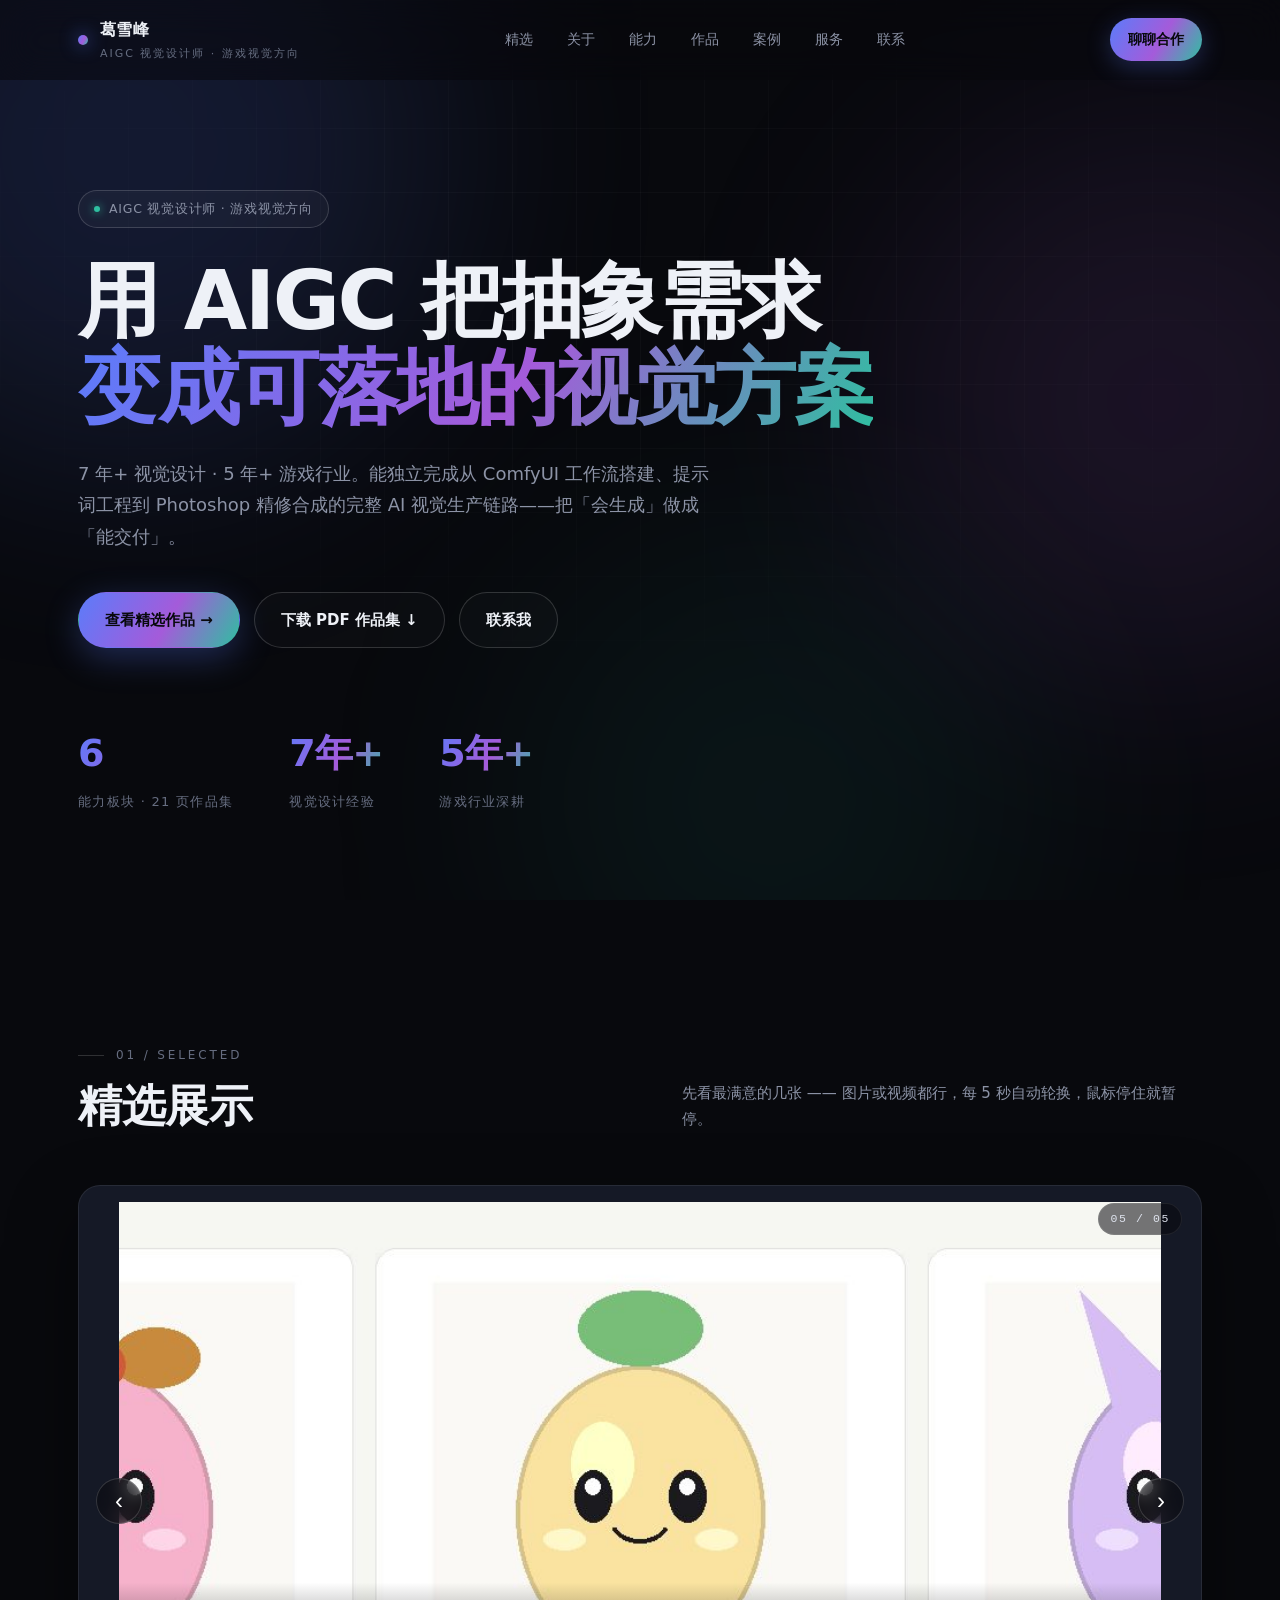
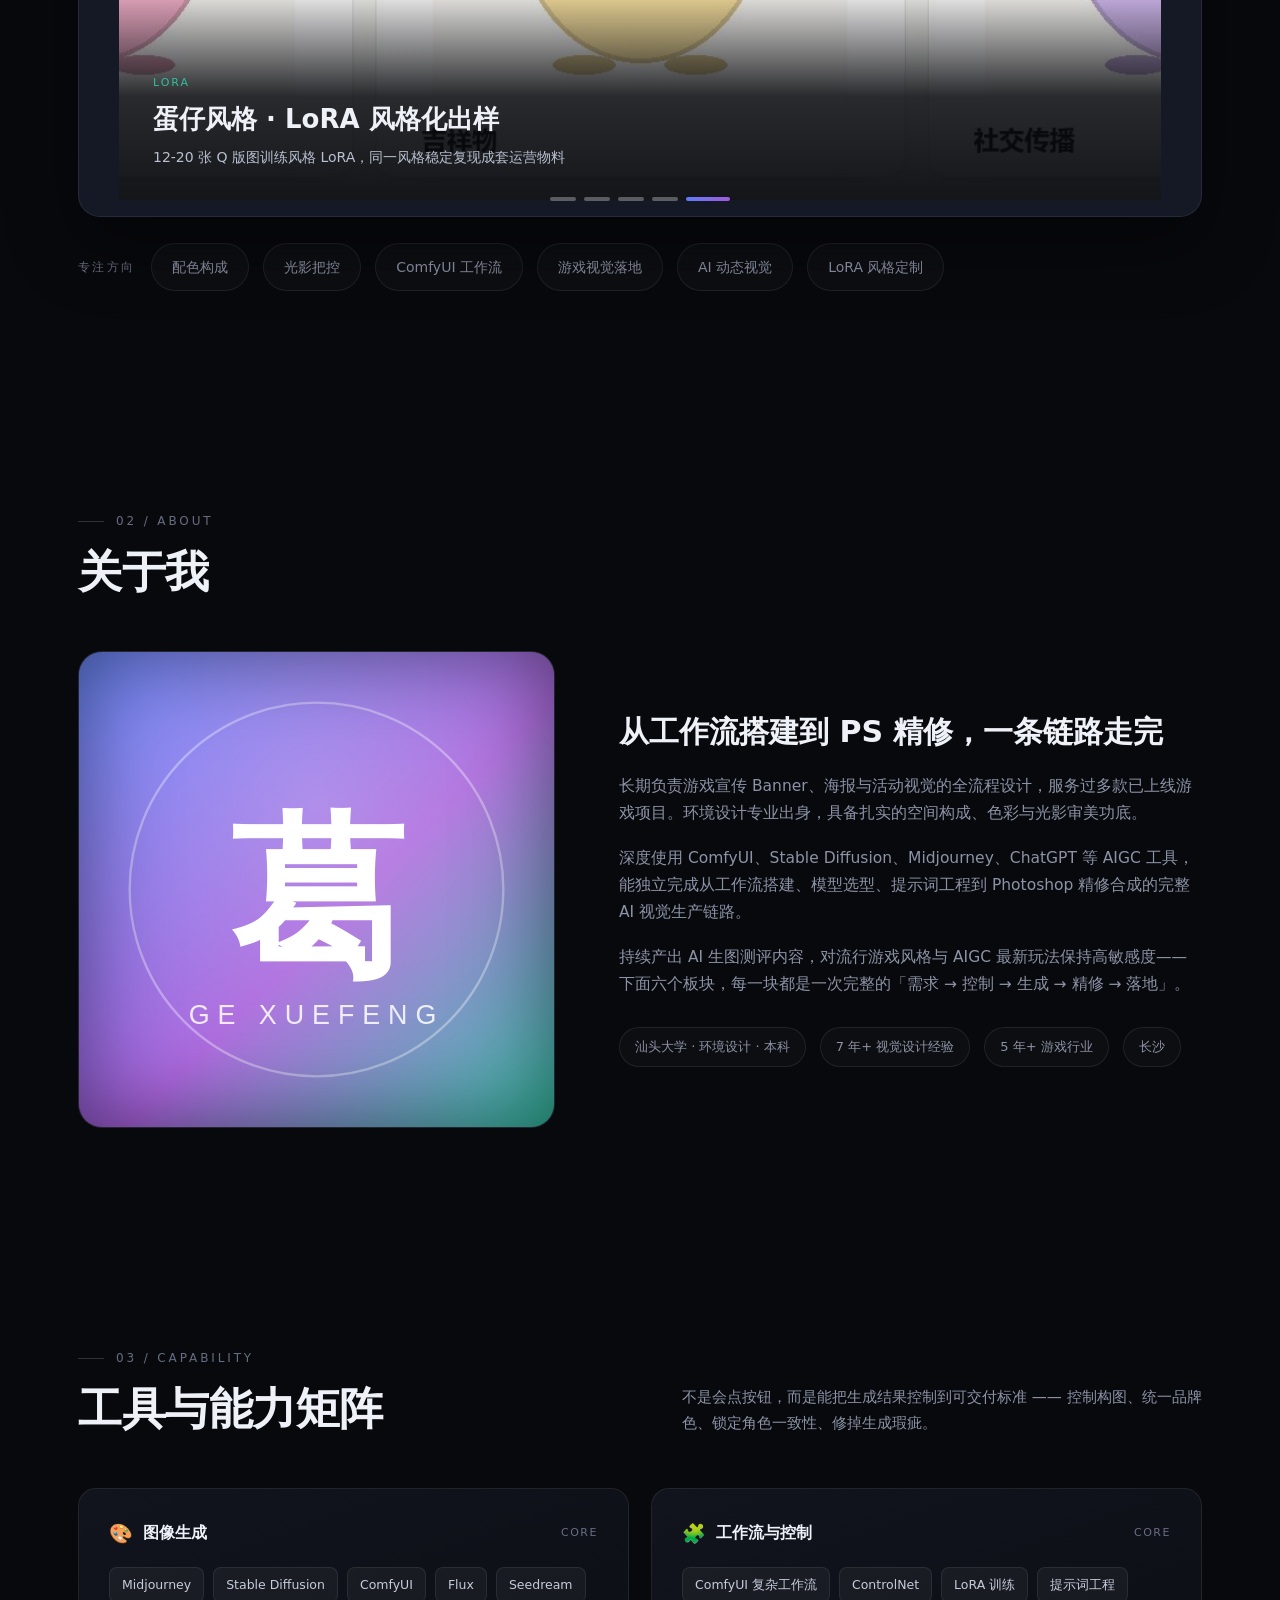
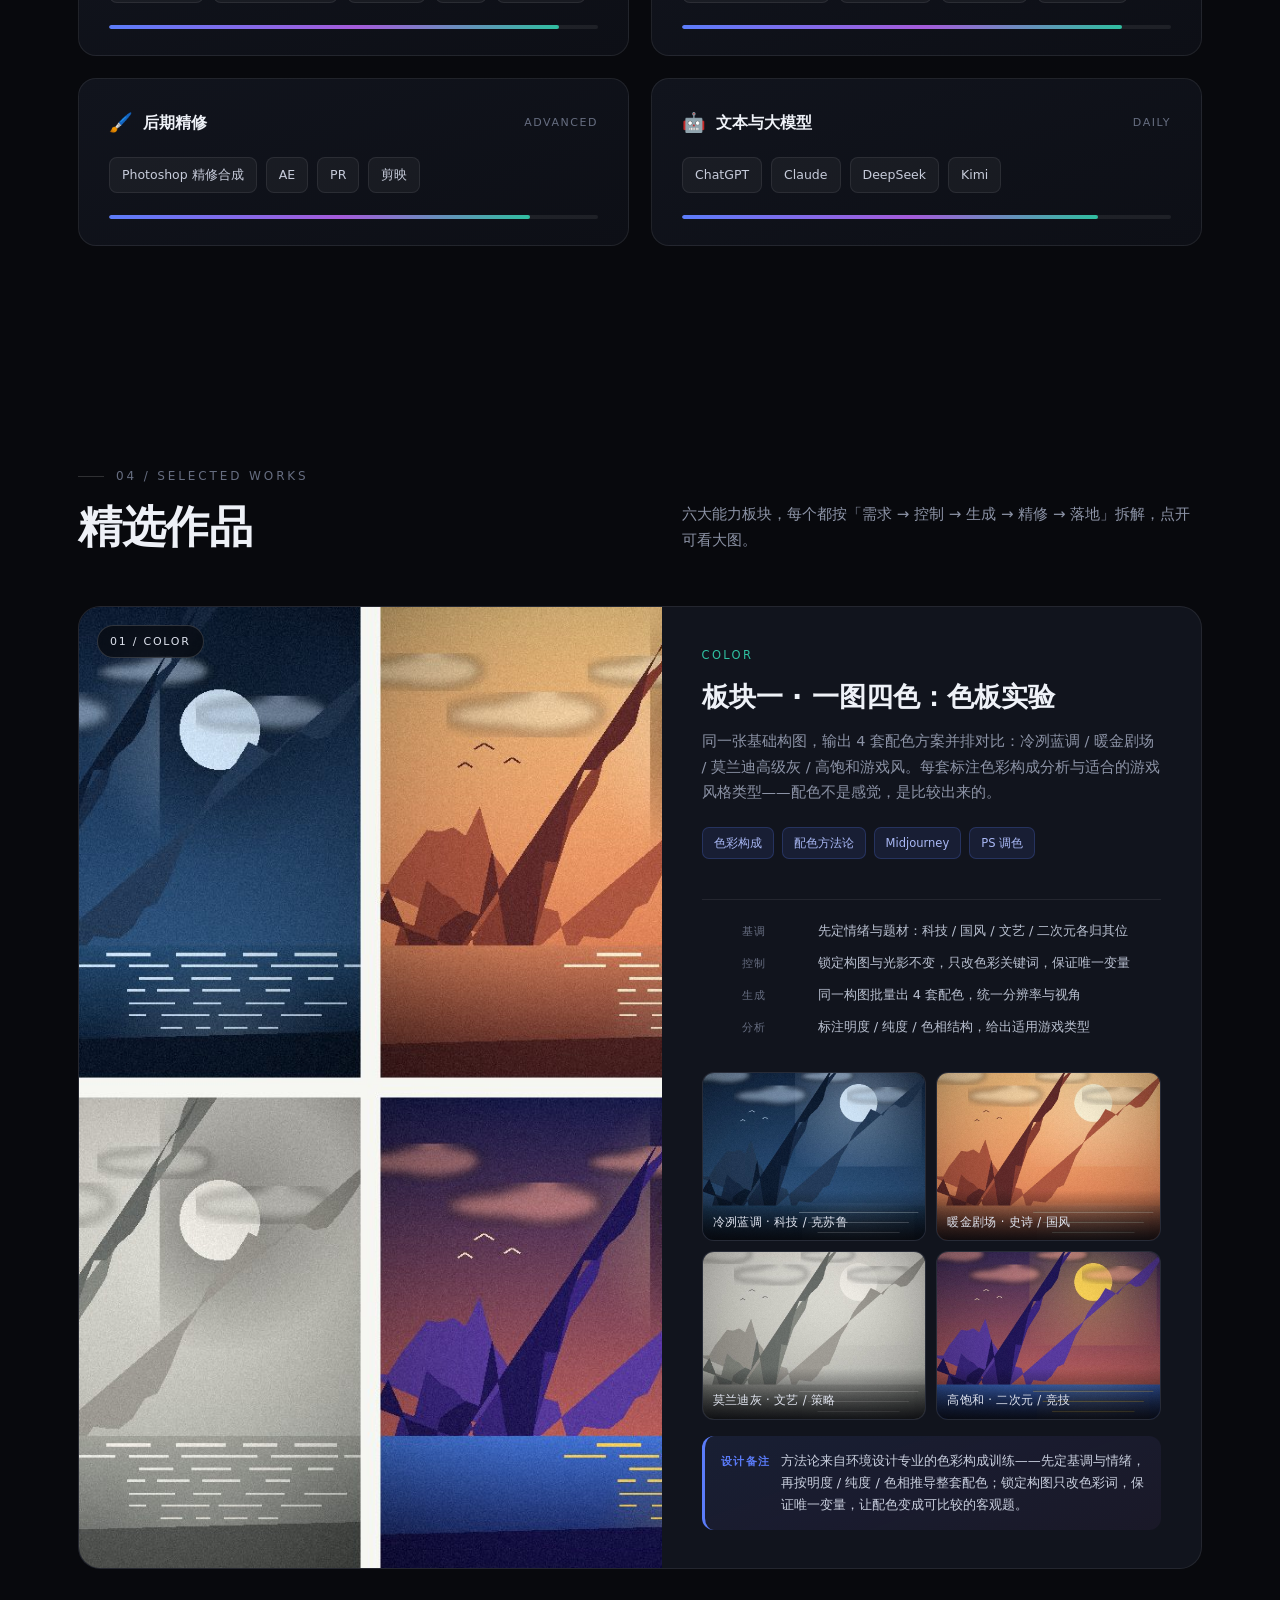
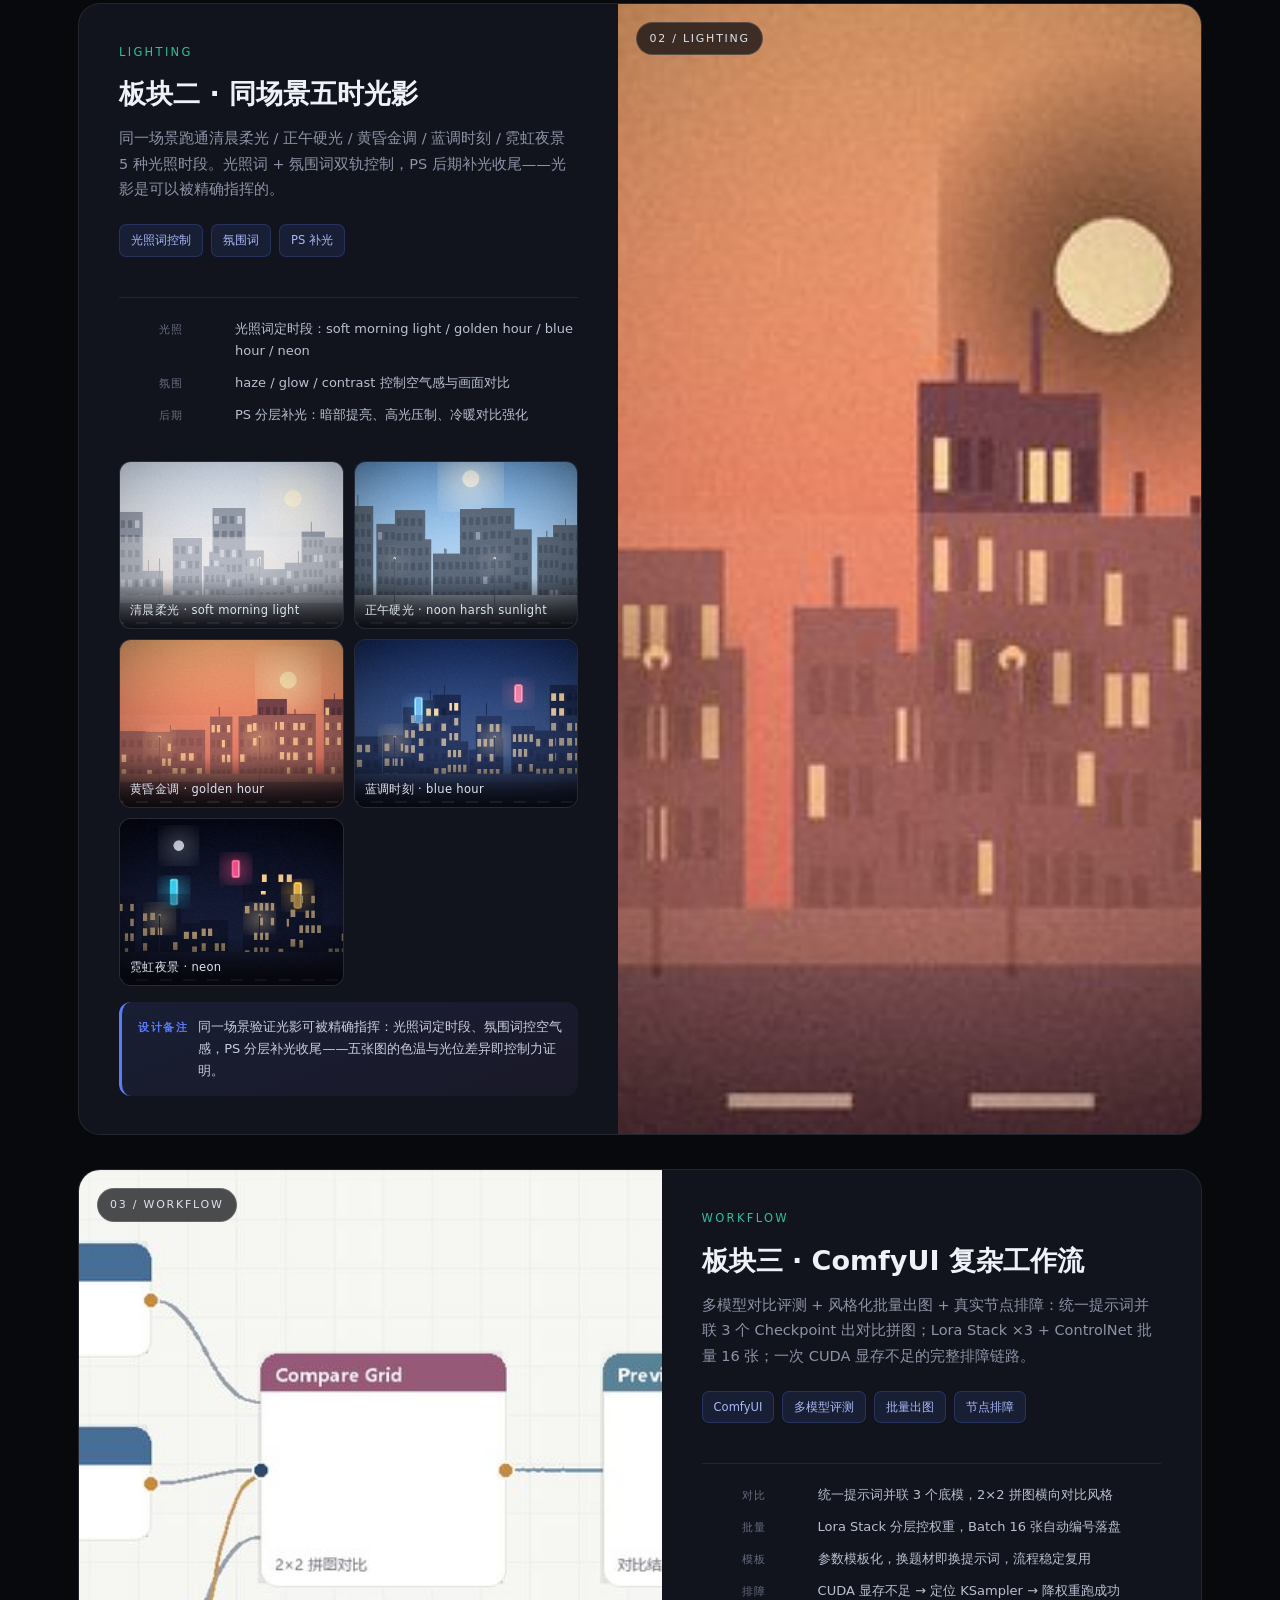
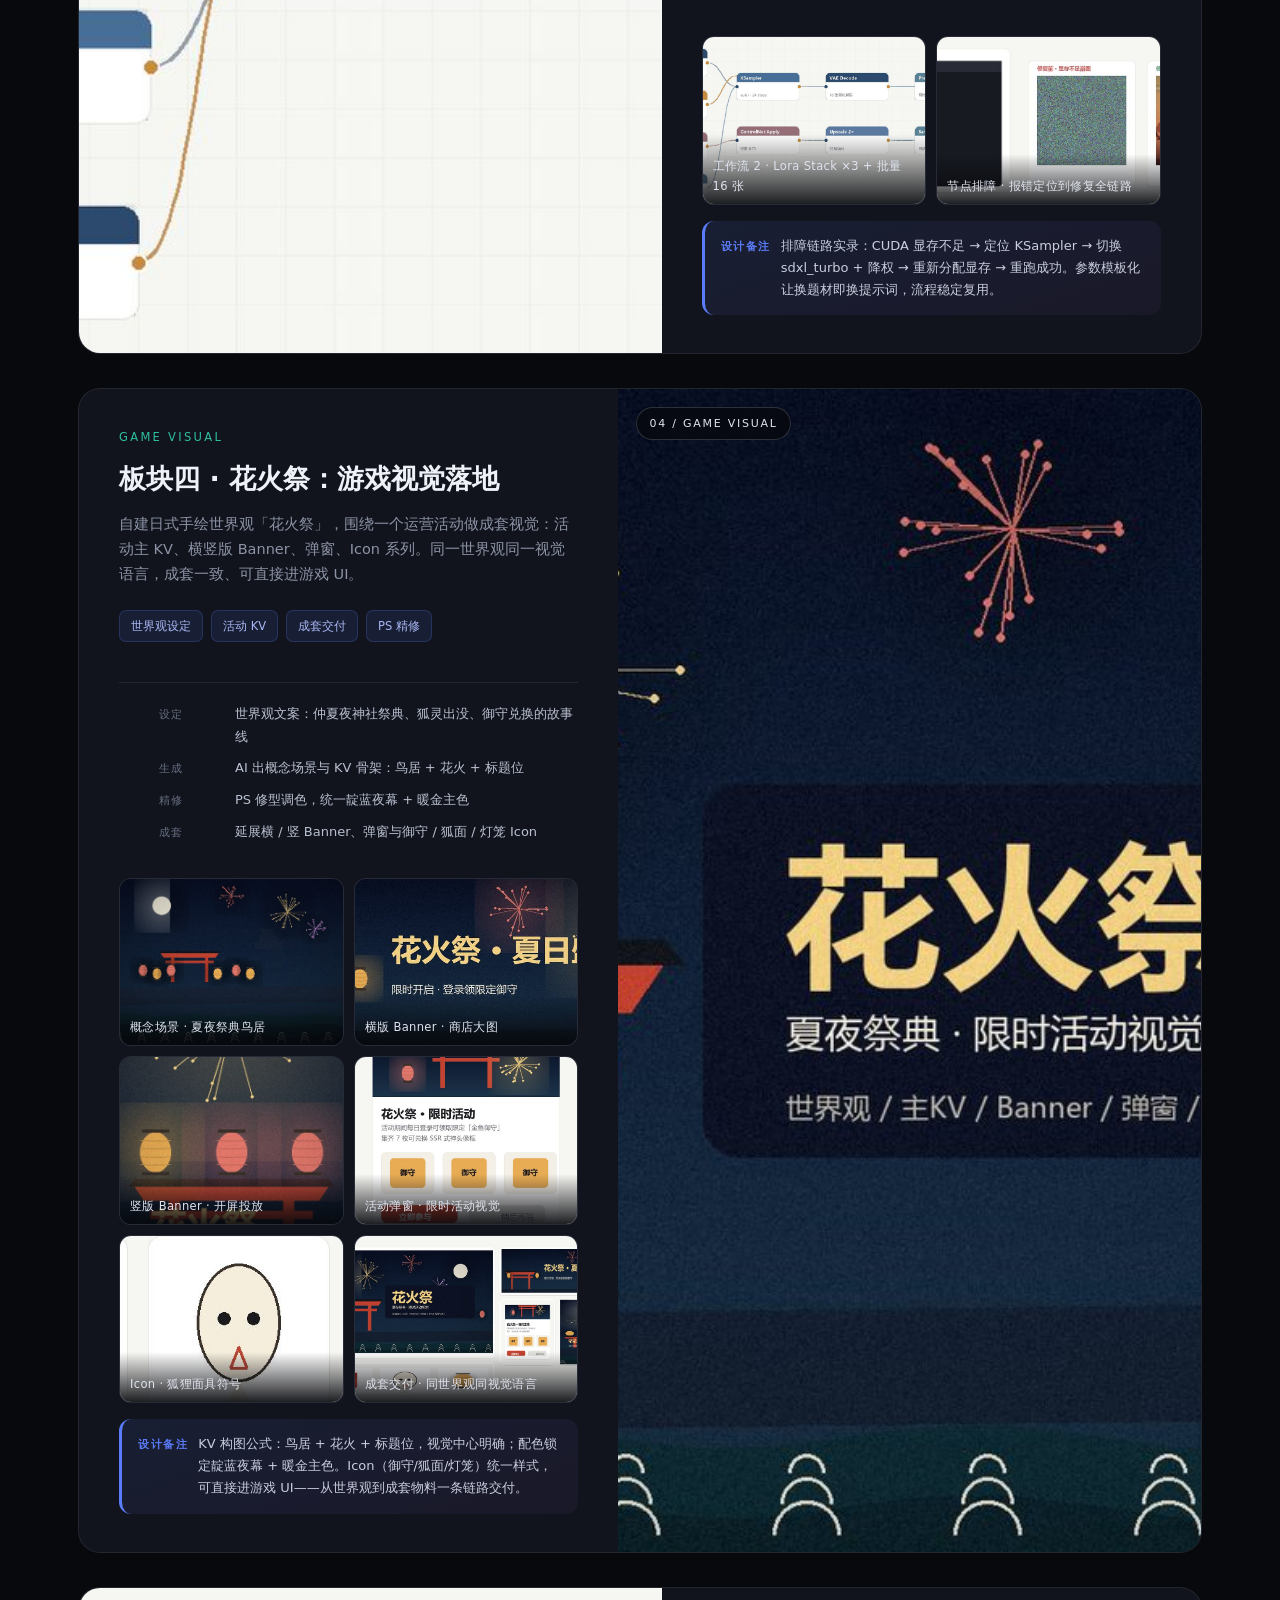
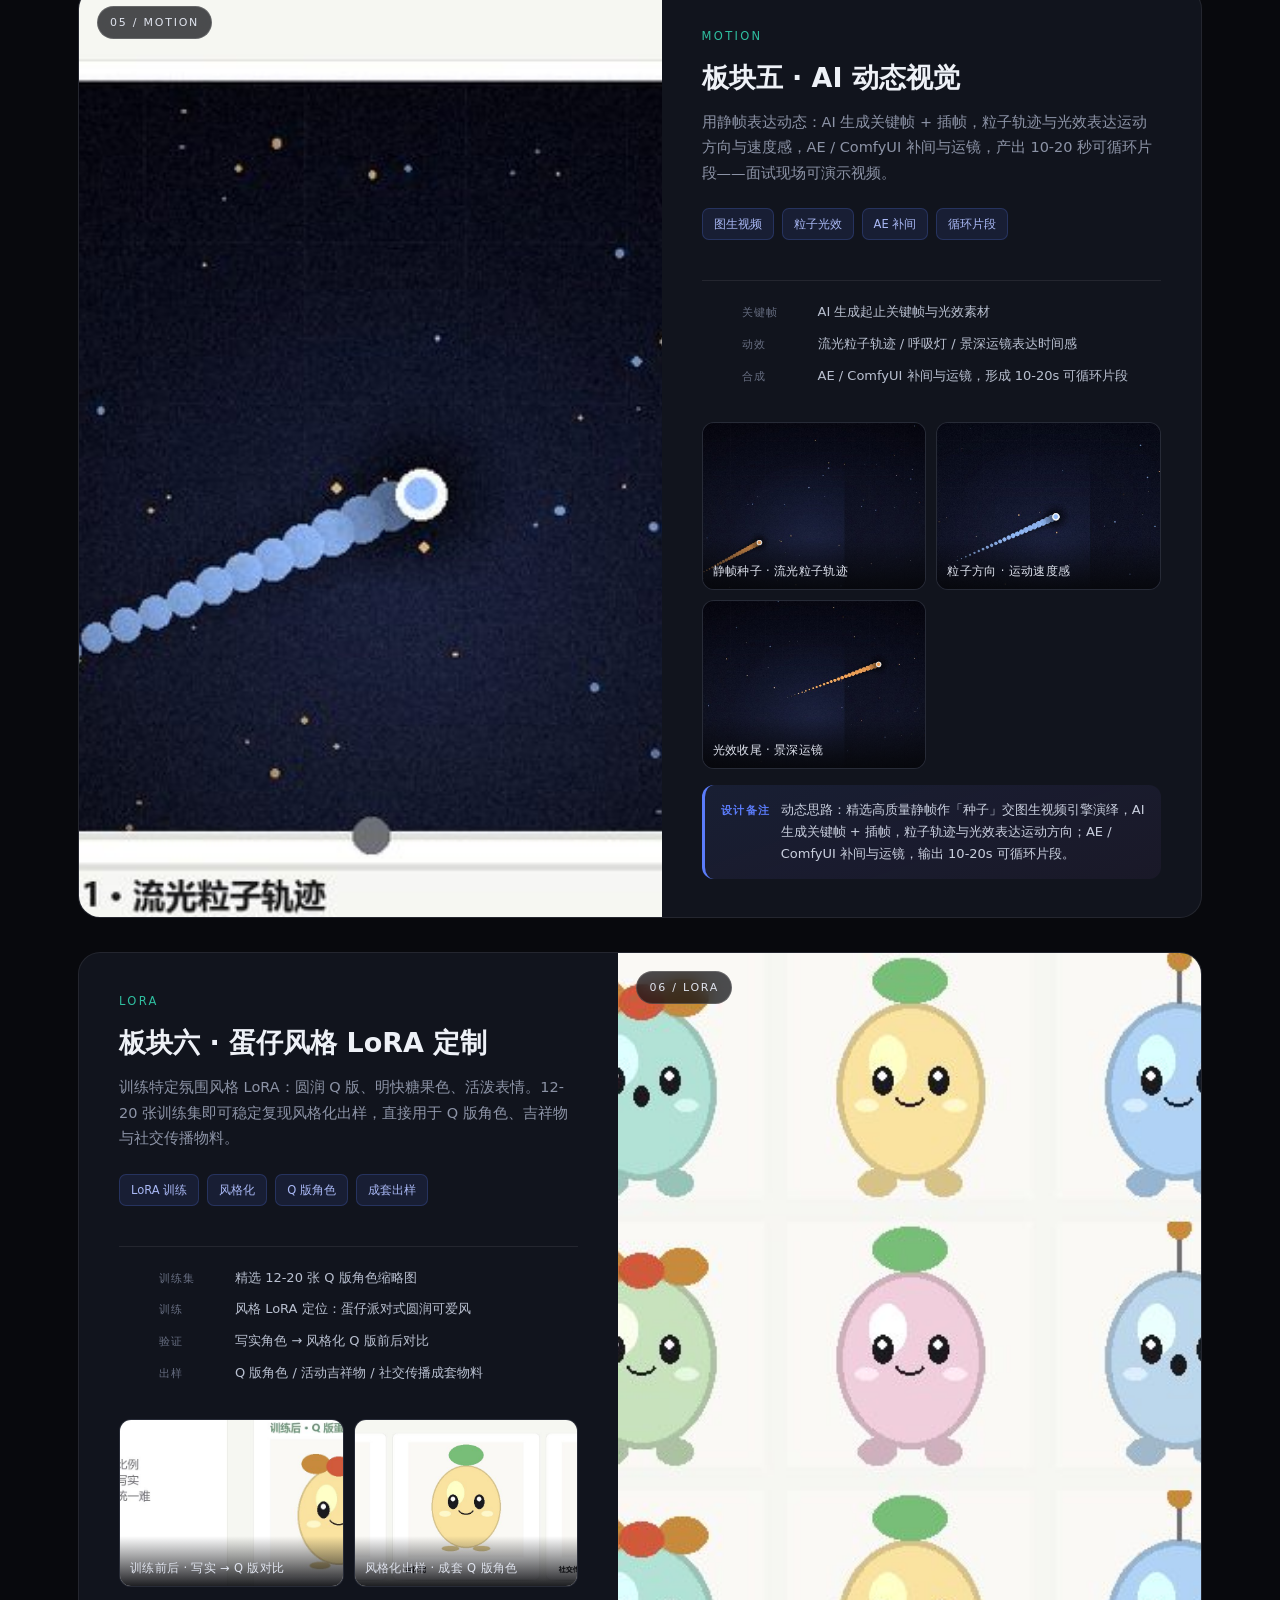
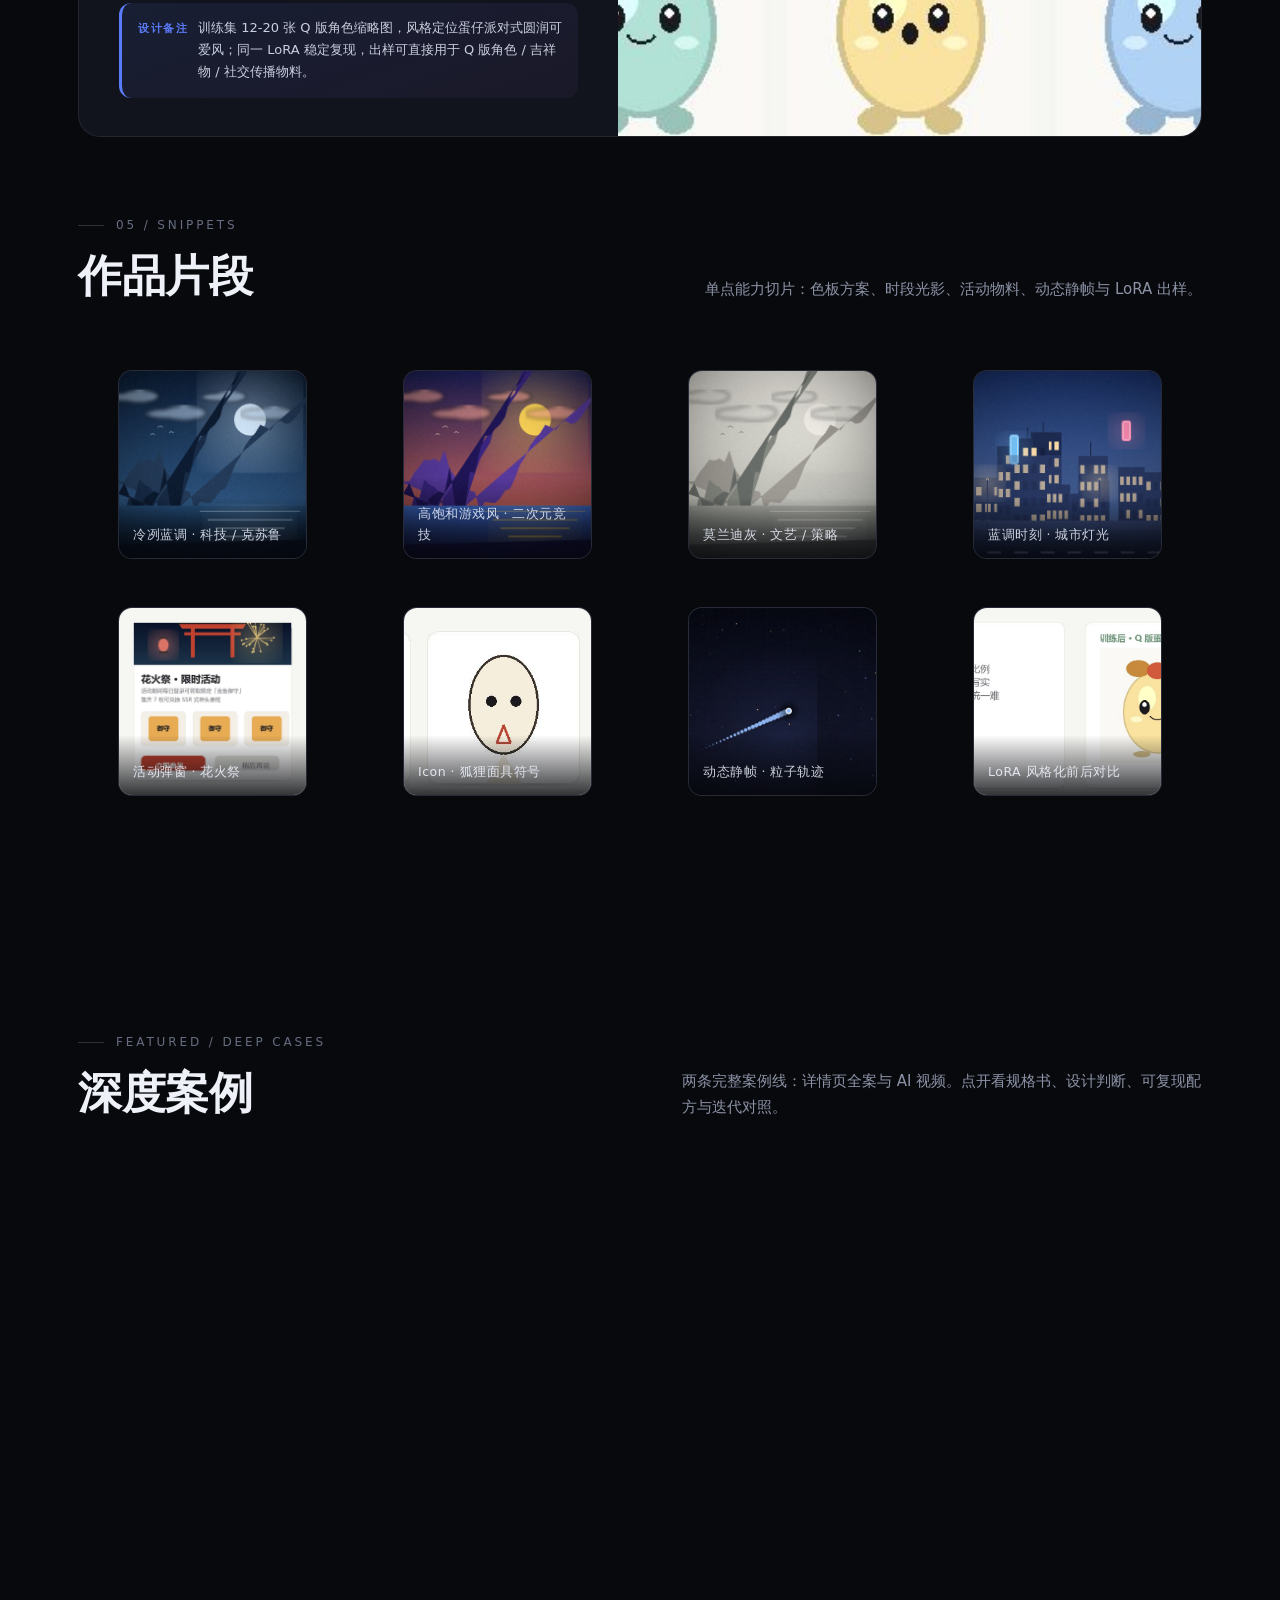
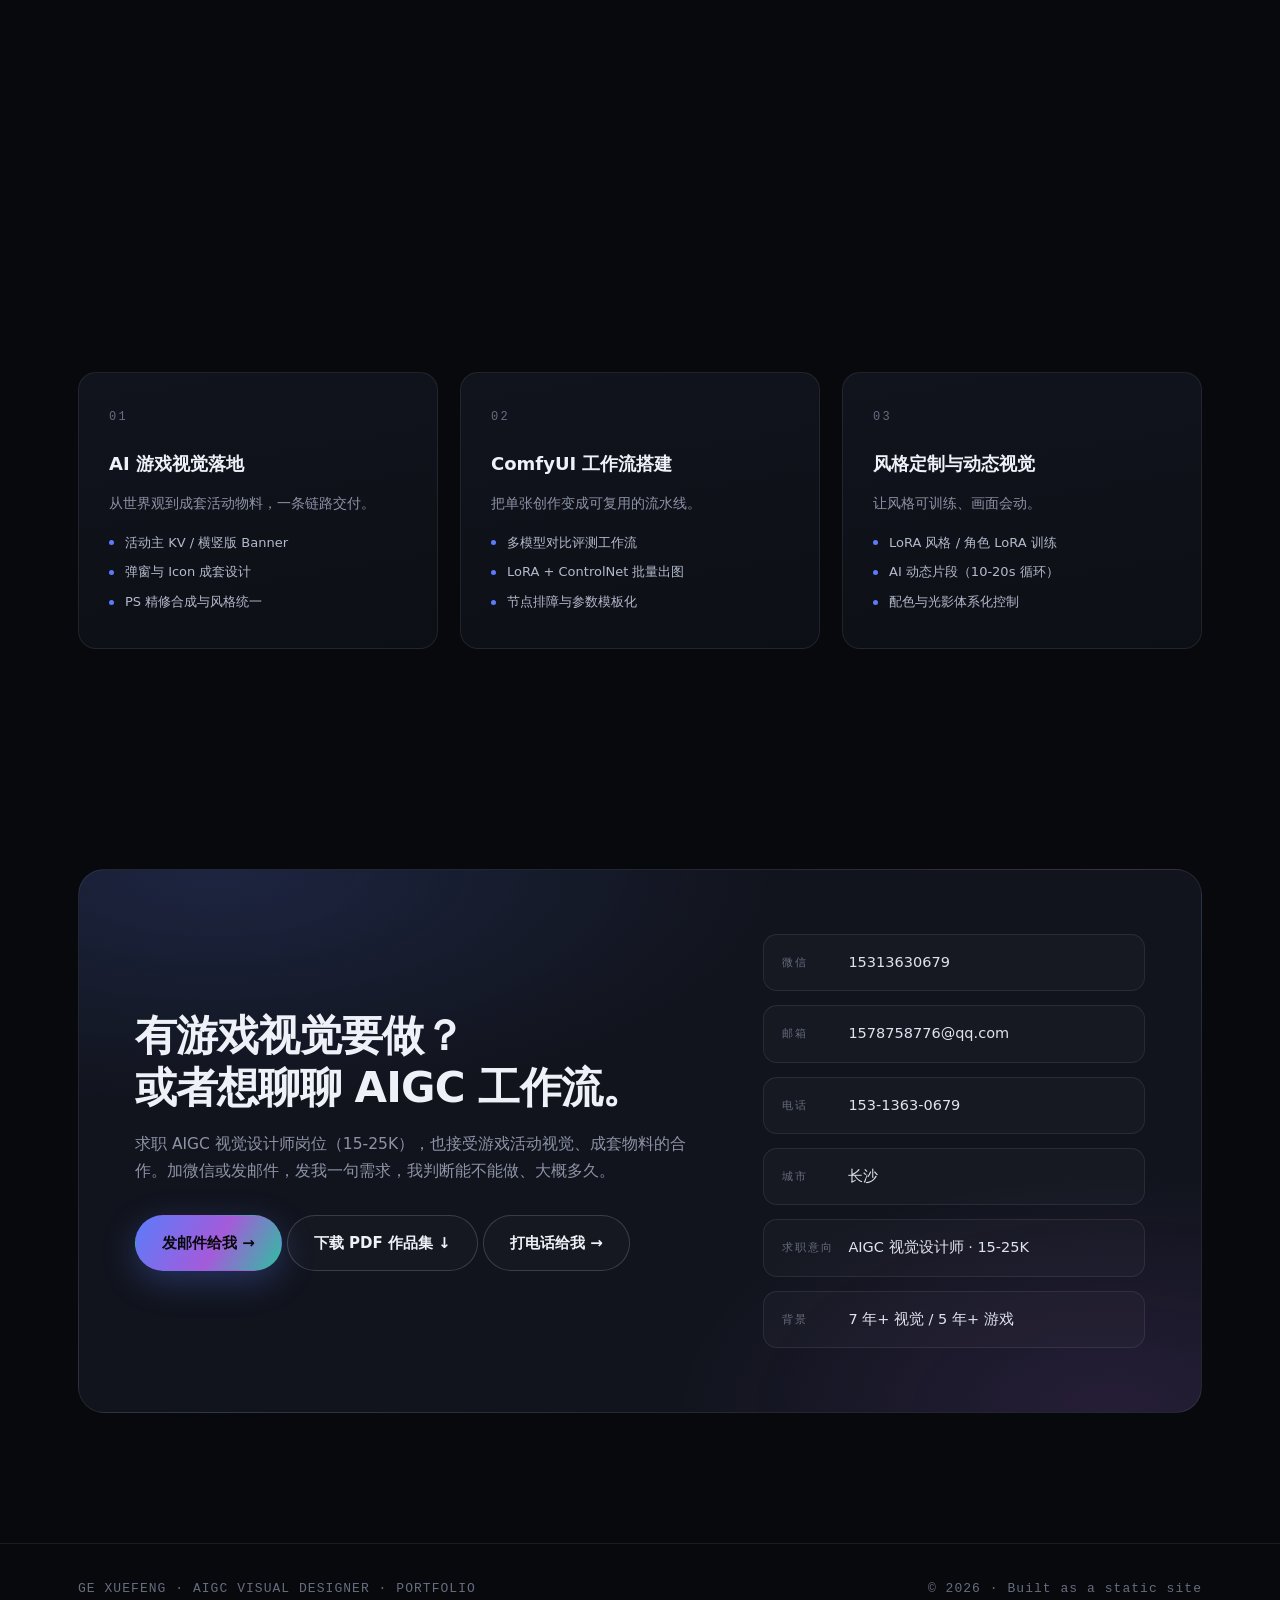
==== commit 3645755c: "Add deep case studies: LUMIA detail page and AI video TVC with 6 compressed clips" ====
--- a/index.html
+++ b/index.html
@@ -32,6 +32,7 @@
       <a href="#about">关于</a>
       <a href="#tools">能力</a>
       <a href="#works">作品</a>
+      <a href="#cases">案例</a>
       <a href="#capability">服务</a>
       <a href="#contact">联系</a>
     </nav>
@@ -146,6 +147,20 @@
     </div>
   </section>
 
+  <!-- DEEP CASES -->
+  <section id="cases">
+    <div class="container">
+      <div class="sec-head reveal">
+        <div>
+          <div class="sec-label">FEATURED / Deep Cases</div>
+          <h2 class="sec-title">深度案例</h2>
+        </div>
+        <p class="sec-desc">两条完整案例线：详情页全案与 AI 视频。点开看规格书、设计判断、可复现配方与迭代对照。</p>
+      </div>
+      <div class="case-grid" id="caseGrid"></div>
+    </div>
+  </section>
+
   <!-- SERVICES -->
   <section id="capability">
     <div class="container">
--- a/assets/styles.css
+++ b/assets/styles.css
@@ -395,3 +395,30 @@
   .car-dots button{width:18px}
   .car-dots button.on{width:30px}
 }
+
+/* ===== 深度案例入口 ===== */
+.case-grid{display:grid;grid-template-columns:repeat(2,1fr);gap:24px}
+.case-card{
+  display:grid;grid-template-columns:1fr 1fr;border:1px solid var(--line);
+  border-radius:22px;overflow:hidden;background:var(--panel);text-decoration:none;
+  color:inherit;transition:all .35s var(--ease);
+}
+.case-card:hover{border-color:var(--line-strong);transform:translateY(-4px);box-shadow:0 26px 60px rgba(0,0,0,.5)}
+.case-card-media{position:relative;min-height:300px;overflow:hidden;background:var(--panel-2)}
+.case-card-media img{width:100%;height:100%;object-fit:cover;transition:transform .8s var(--ease)}
+.case-card:hover .case-card-media img{transform:scale(1.045)}
+.case-card-media .badge{
+  position:absolute;top:18px;left:18px;padding:6px 12px;border-radius:999px;
+  background:rgba(8,9,13,.72);backdrop-filter:blur(10px);border:1px solid var(--line-strong);
+  font-size:11px;letter-spacing:.16em;color:#dfe3ee;
+}
+.case-card-body{padding:32px 30px;display:flex;flex-direction:column;justify-content:center}
+.case-kicker{font-size:11px;letter-spacing:.2em;color:var(--accent-3);margin-bottom:12px}
+.case-card-body h3{font-size:22px;line-height:1.35;margin:0 0 12px}
+.case-card-body p{font-size:13.5px;color:var(--muted);line-height:1.7;margin:0 0 18px}
+.case-go{display:inline-block;font-size:13px;color:var(--accent-3);letter-spacing:.04em}
+@media(max-width:980px){
+  .case-grid{grid-template-columns:1fr}
+  .case-card{grid-template-columns:1fr}
+  .case-card-media{min-height:240px;aspect-ratio:16/10}
+}
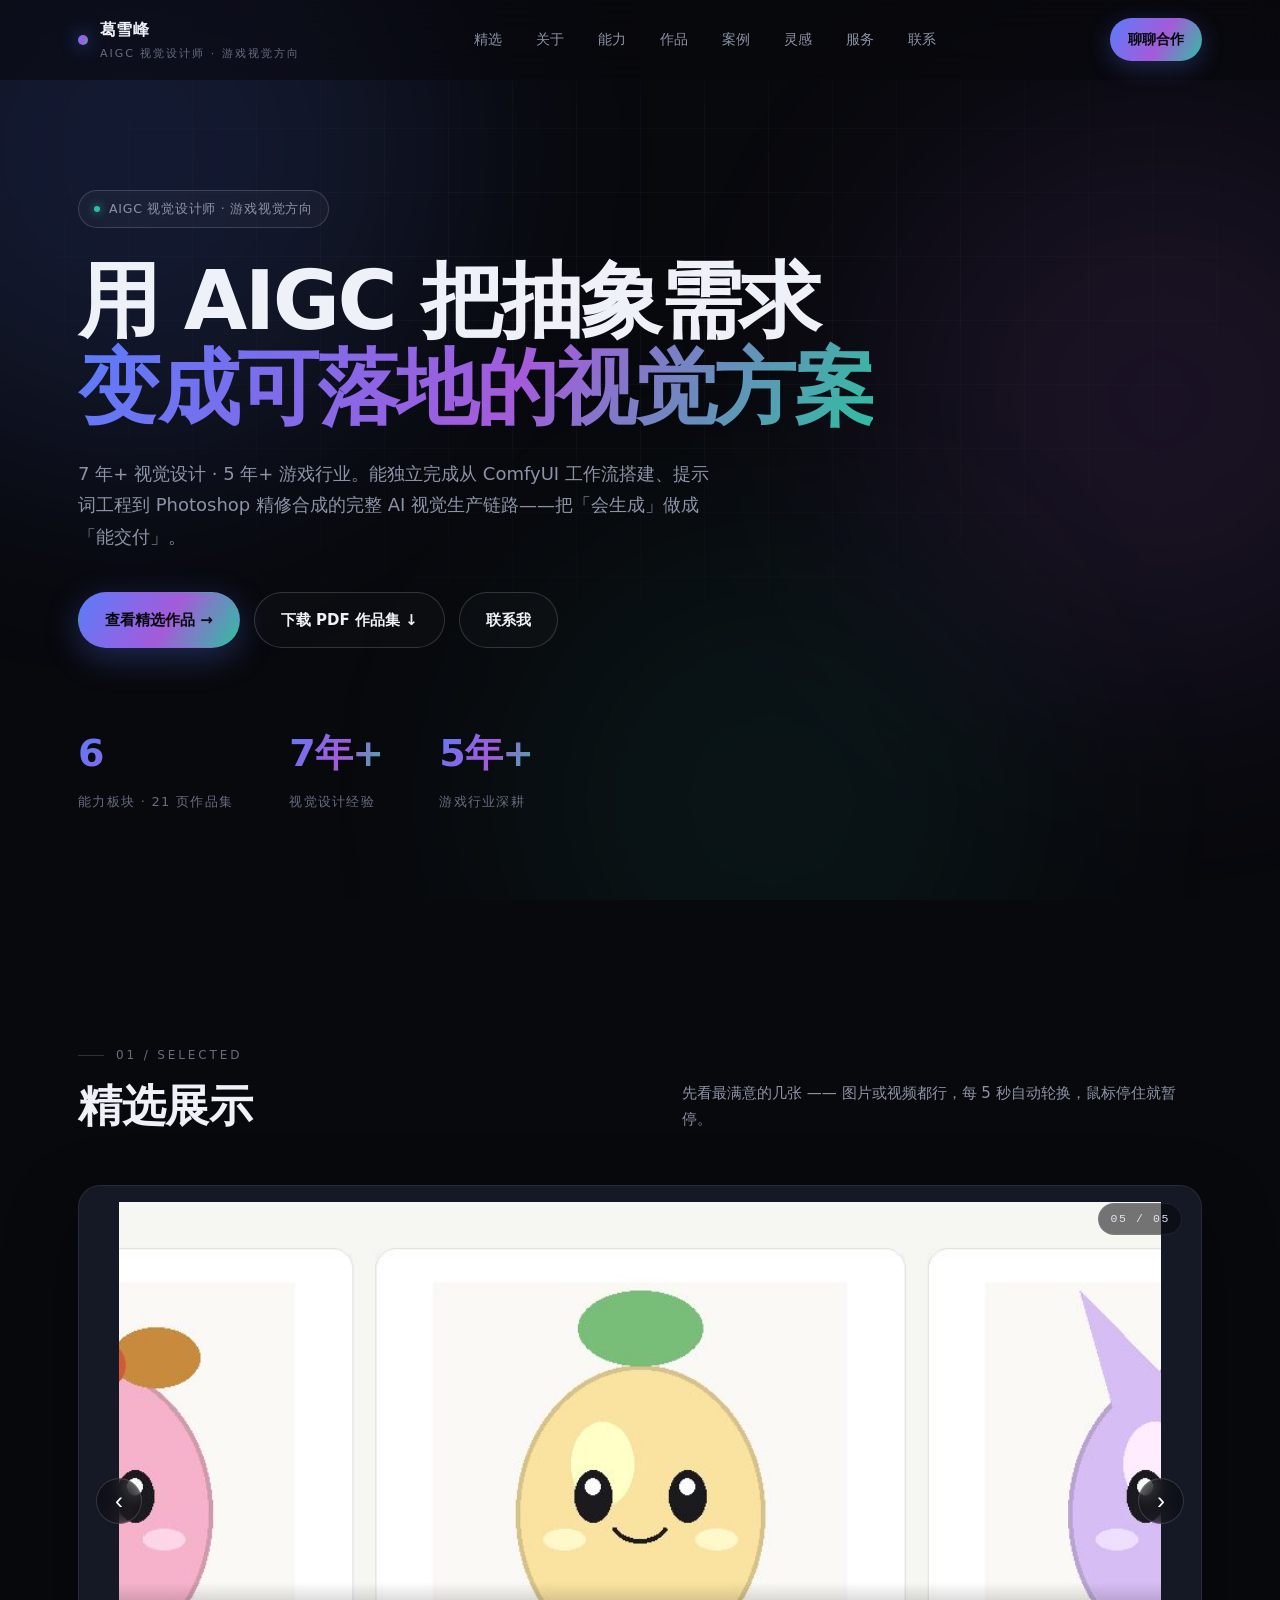
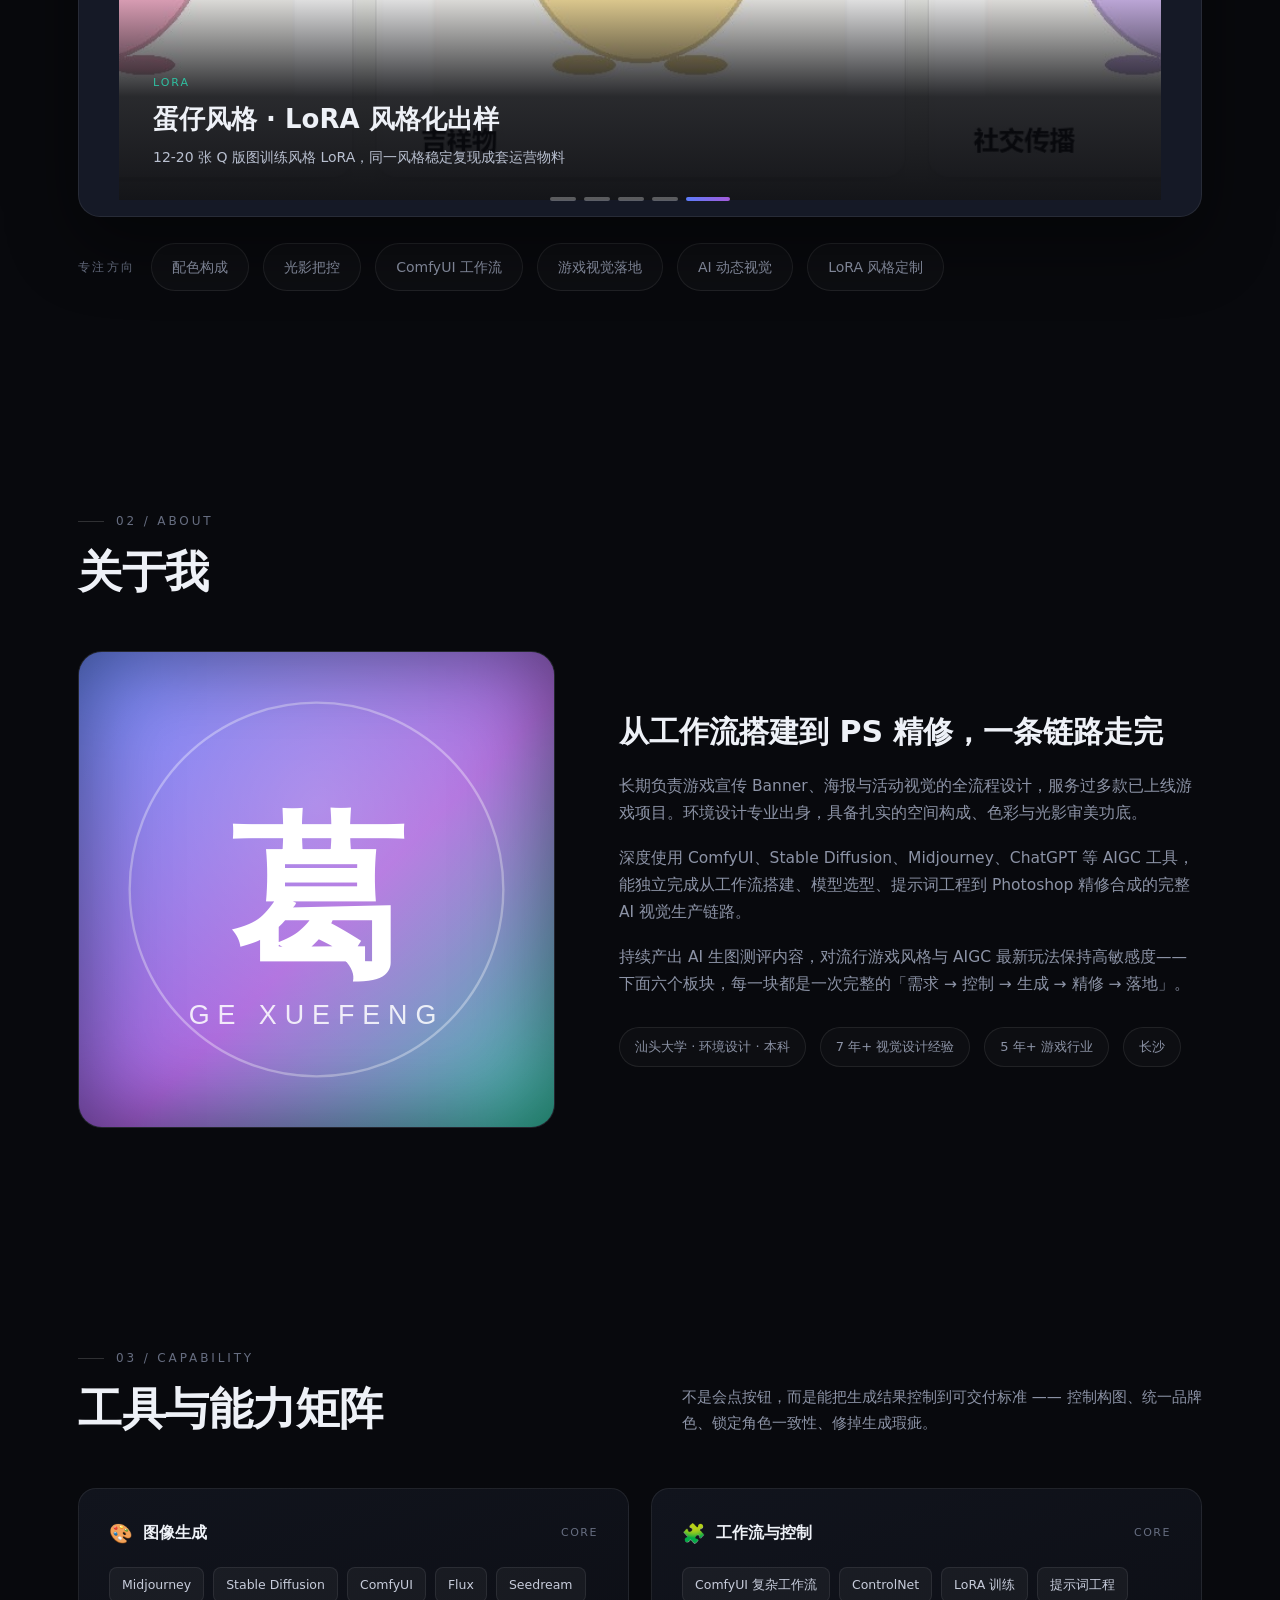
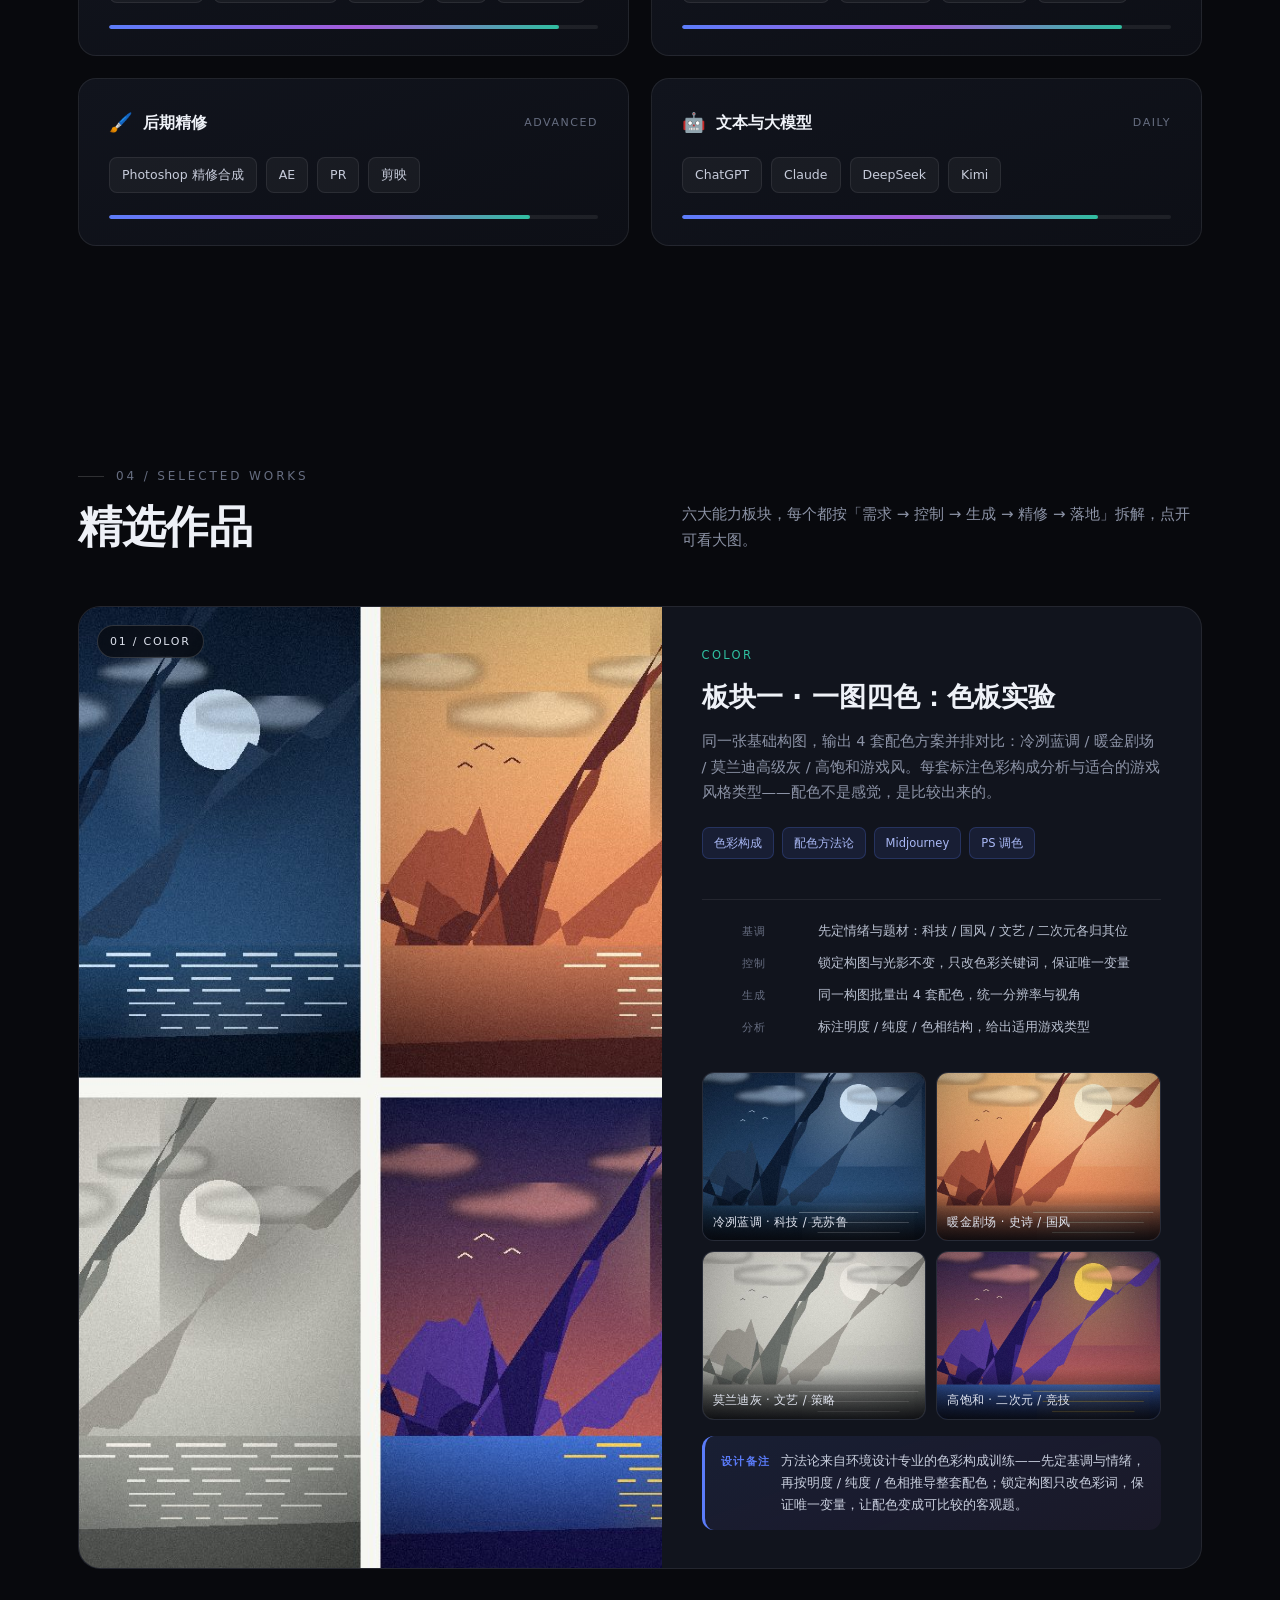
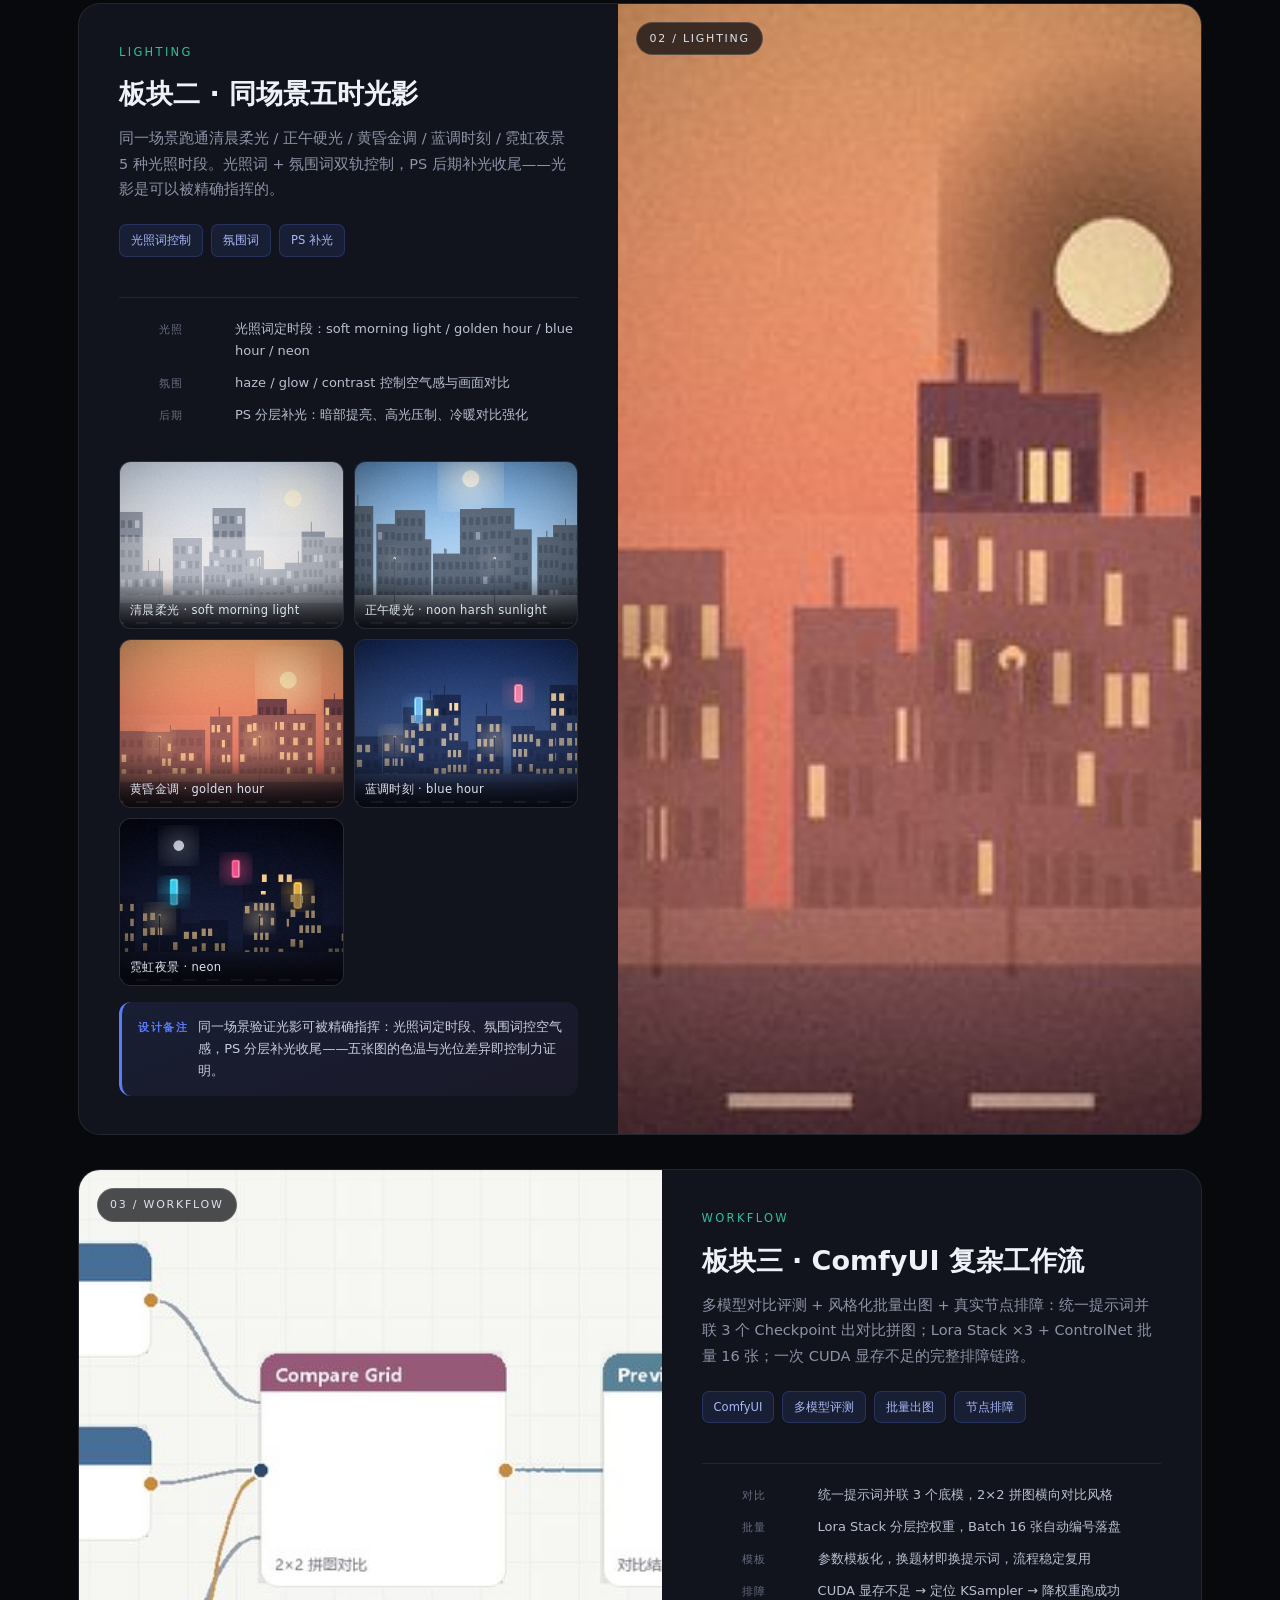
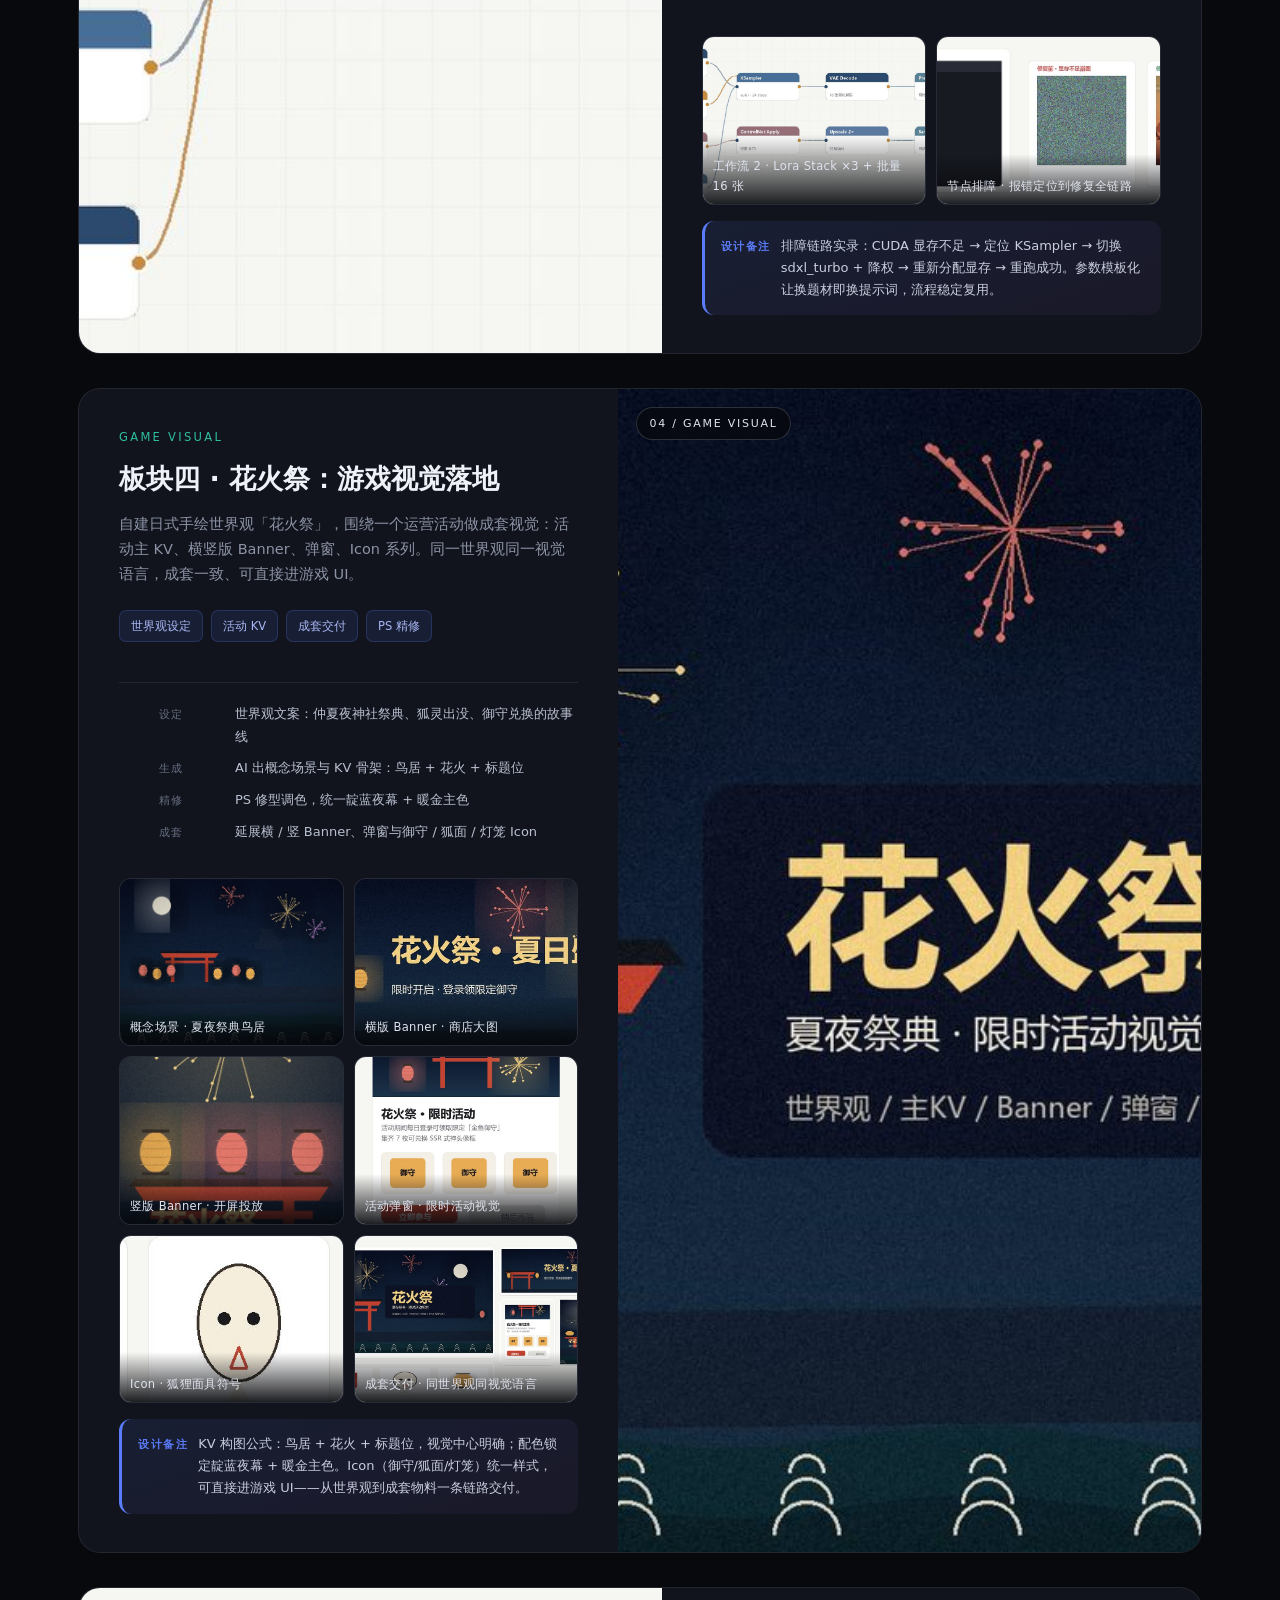
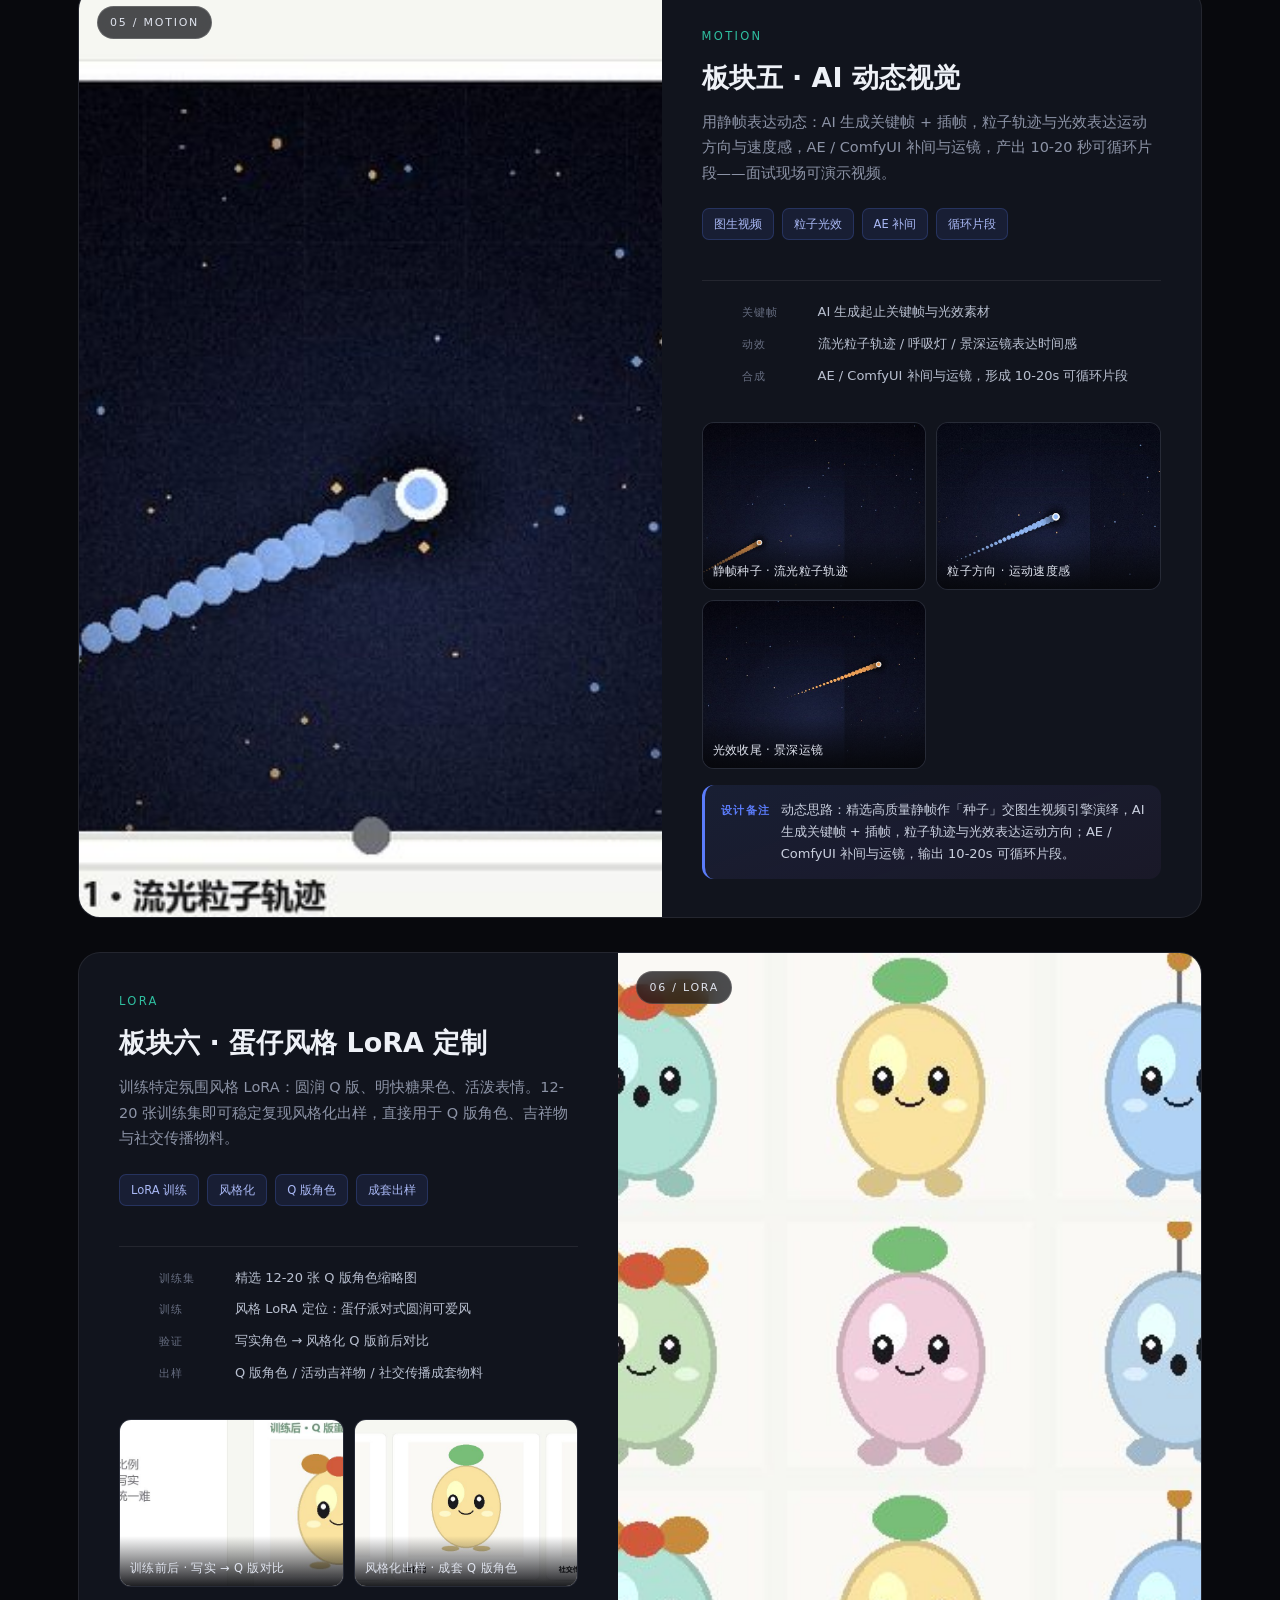
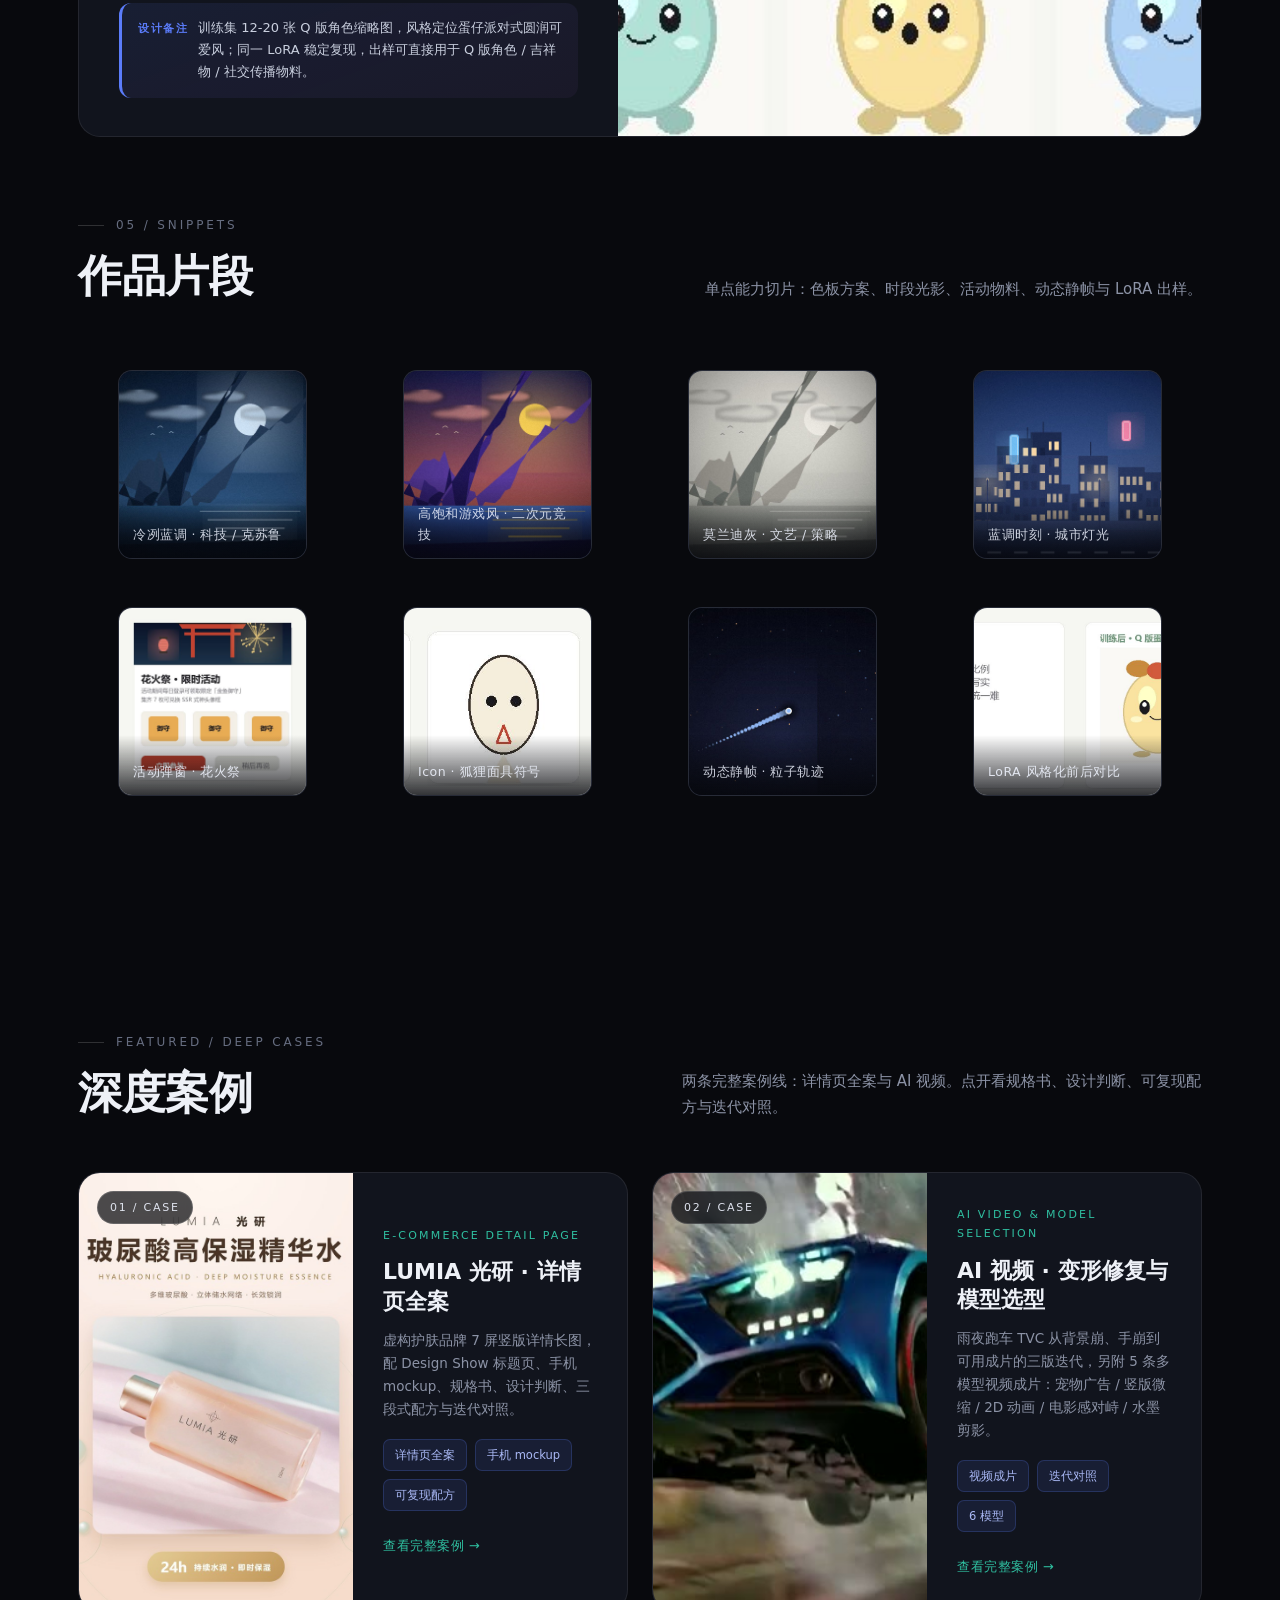
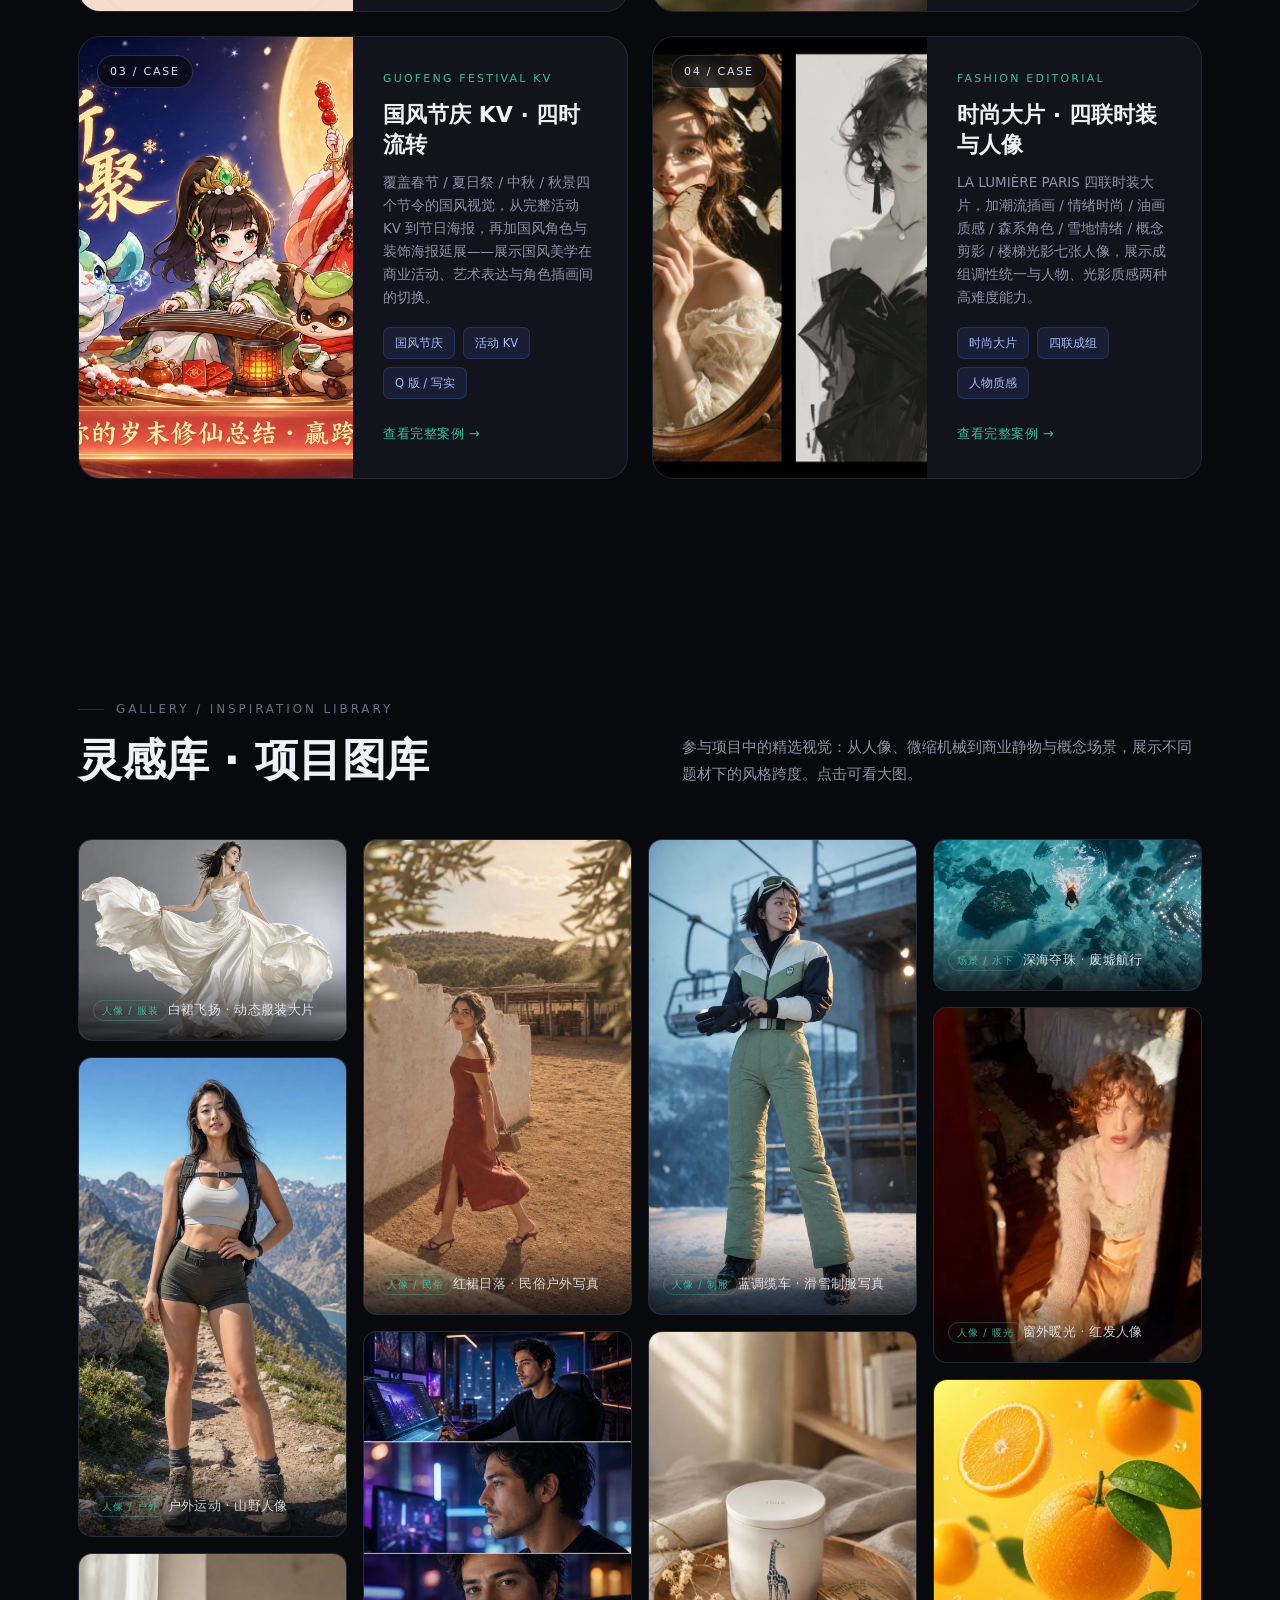
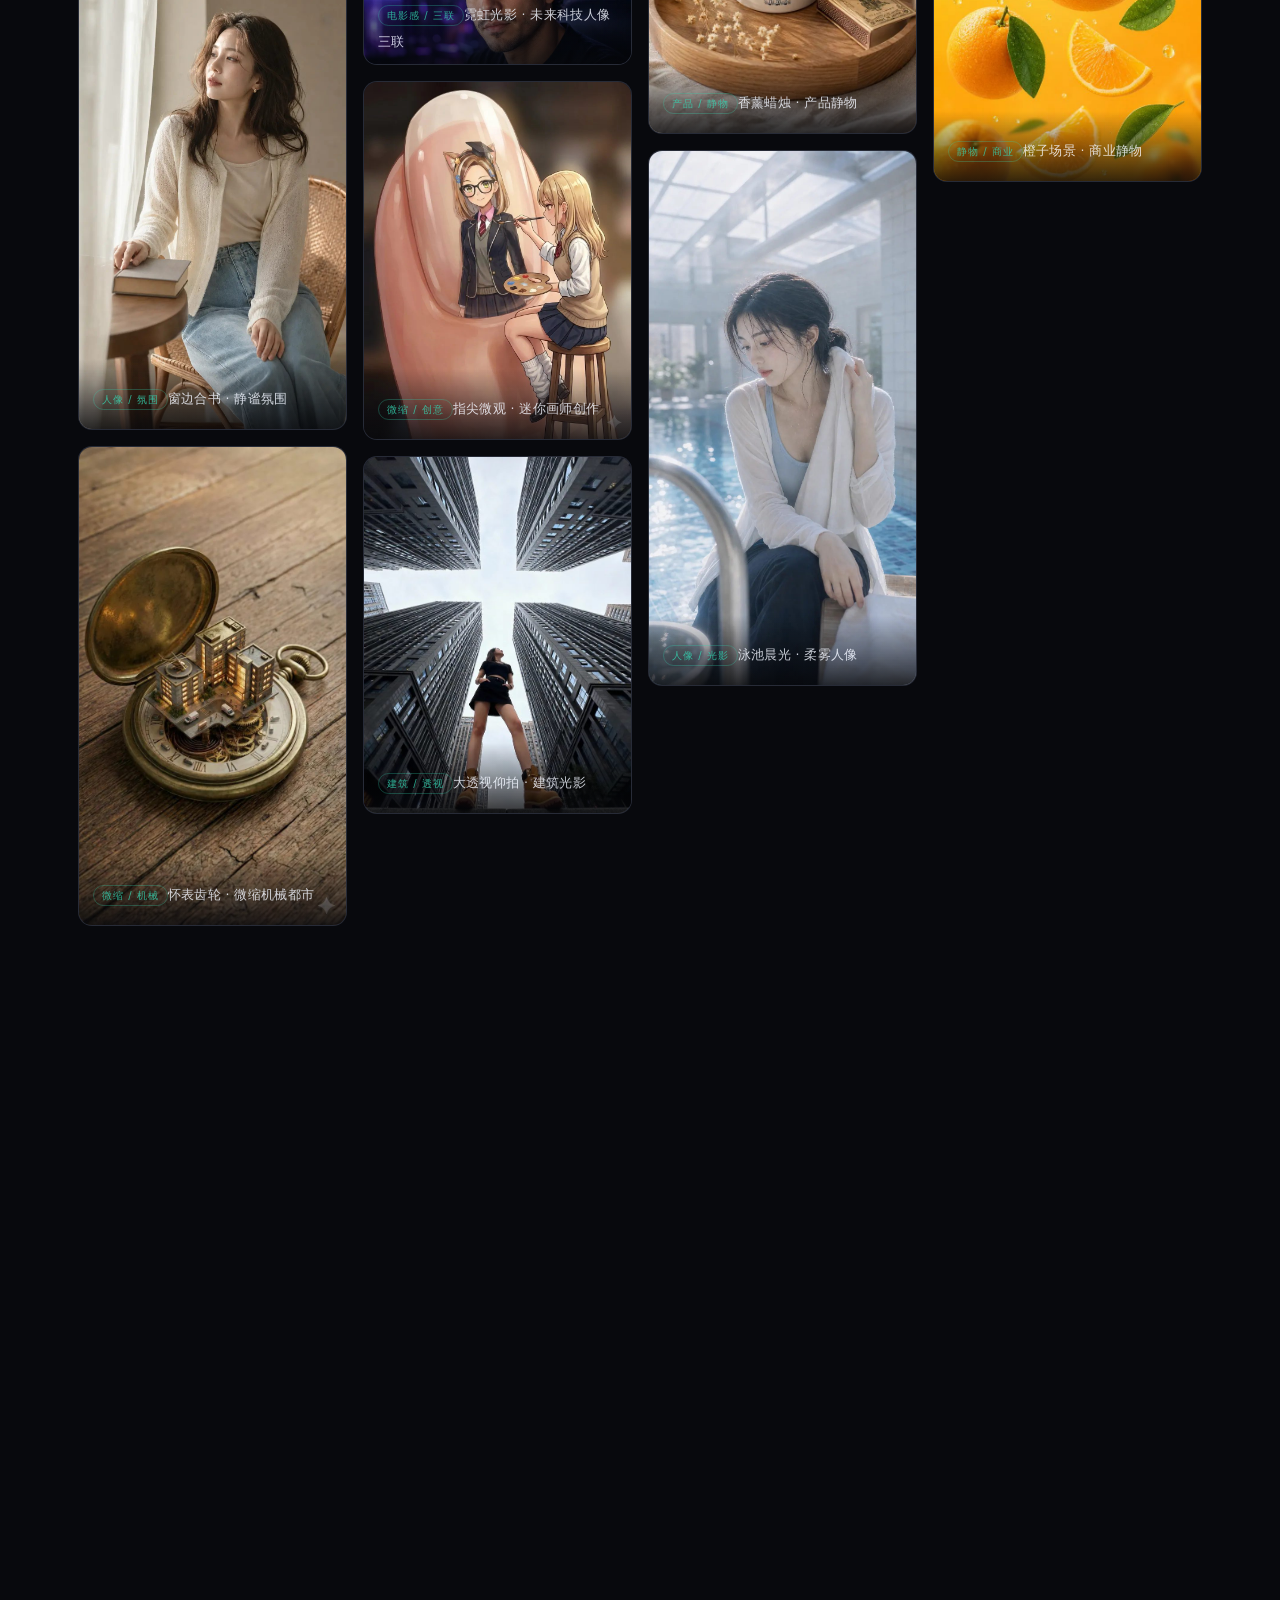
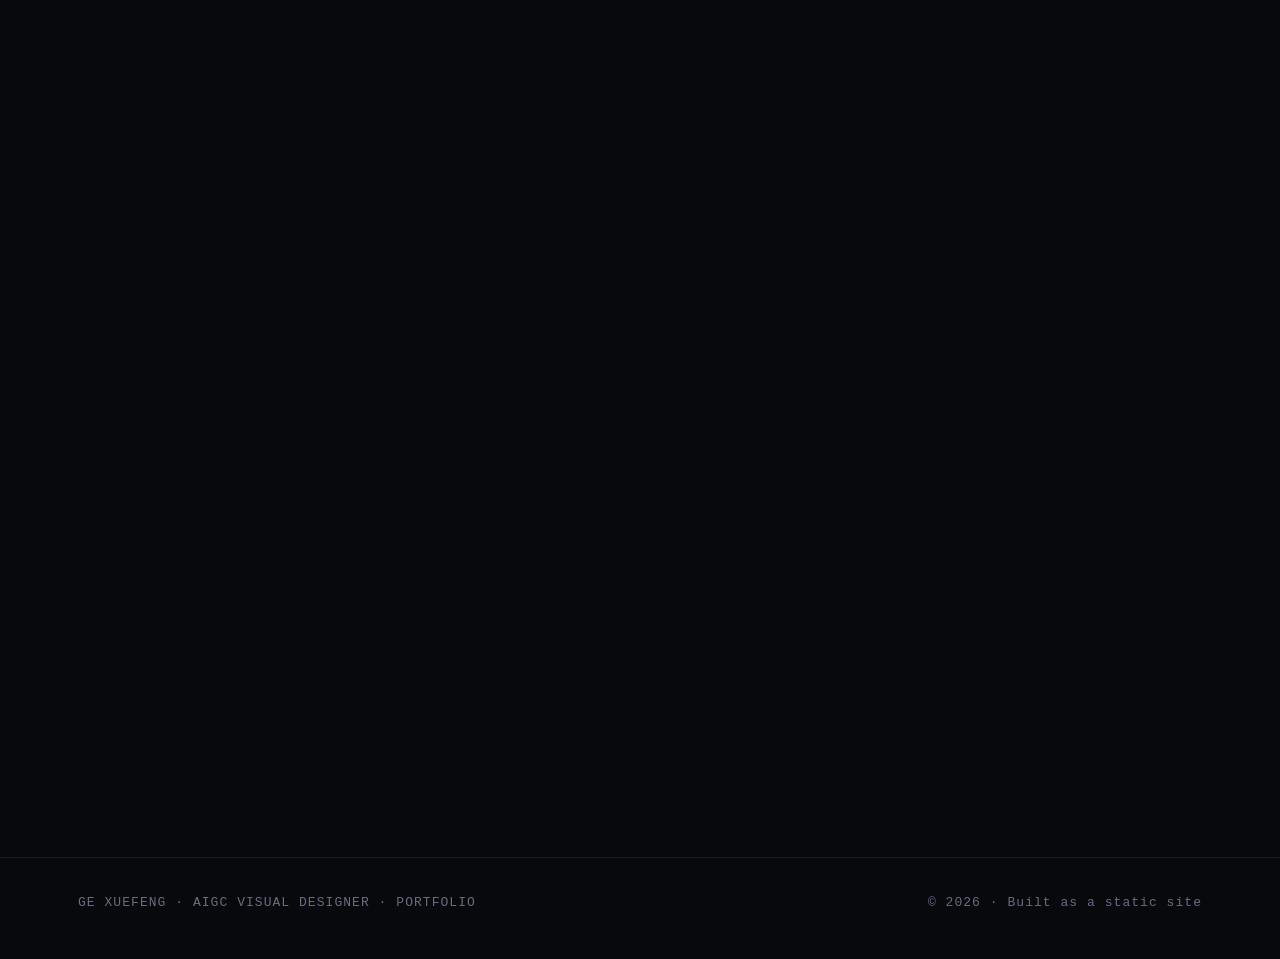
==== commit 37889c1d: "Add Inspiration Library: 15 curated EYROVE project images in masonry gallery" ====
--- a/index.html
+++ b/index.html
@@ -33,6 +33,7 @@
       <a href="#tools">能力</a>
       <a href="#works">作品</a>
       <a href="#cases">案例</a>
+      <a href="#inspiration">灵感</a>
       <a href="#capability">服务</a>
       <a href="#contact">联系</a>
     </nav>
@@ -161,6 +162,20 @@
     </div>
   </section>
 
+  <!-- INSPIRATION -->
+  <section id="inspiration">
+    <div class="container">
+      <div class="sec-head reveal">
+        <div>
+          <div class="sec-label">GALLERY / Inspiration Library</div>
+          <h2 class="sec-title">灵感库 · 项目图库</h2>
+        </div>
+        <p class="sec-desc">参与项目中的精选视觉：从人像、微缩机械到商业静物与概念场景，展示不同题材下的风格跨度。点击可看大图。</p>
+      </div>
+      <div class="insp-grid" id="inspGrid"></div>
+    </div>
+  </section>
+
   <!-- SERVICES -->
   <section id="capability">
     <div class="container">
--- a/assets/styles.css
+++ b/assets/styles.css
@@ -422,3 +422,26 @@
   .case-card{grid-template-columns:1fr}
   .case-card-media{min-height:240px;aspect-ratio:16/10}
 }
+
+/* ===== 灵感库瀑布流 ===== */
+.insp-grid{columns:4;column-gap:16px}
+.insp{
+  position:relative;break-inside:avoid;margin:0 0 16px;border-radius:14px;overflow:hidden;
+  border:1px solid var(--line);background:var(--panel-2);cursor:pointer;
+}
+.insp img{width:100%;display:block;transition:transform .6s var(--ease),filter .4s}
+.insp:hover img{transform:scale(1.04)}
+.insp-cap{
+  position:absolute;left:0;right:0;bottom:0;padding:30px 14px 12px;
+  background:linear-gradient(transparent,rgba(6,7,11,.92));
+  font-size:12.5px;color:#e2e6ef;letter-spacing:.03em;line-height:1.5;
+  opacity:.88;transition:opacity .3s;
+}
+.insp-tag{
+  display:inline-block;font-size:10px;letter-spacing:.1em;color:var(--accent-3);
+  border:1px solid rgba(47,191,160,.35);border-radius:999px;padding:2px 8px;margin-bottom:7px;
+}
+.insp:hover .insp-cap{opacity:1}
+@media(max-width:980px){.insp-grid{columns:3}}
+@media(max-width:680px){.insp-grid{columns:2}}
+
